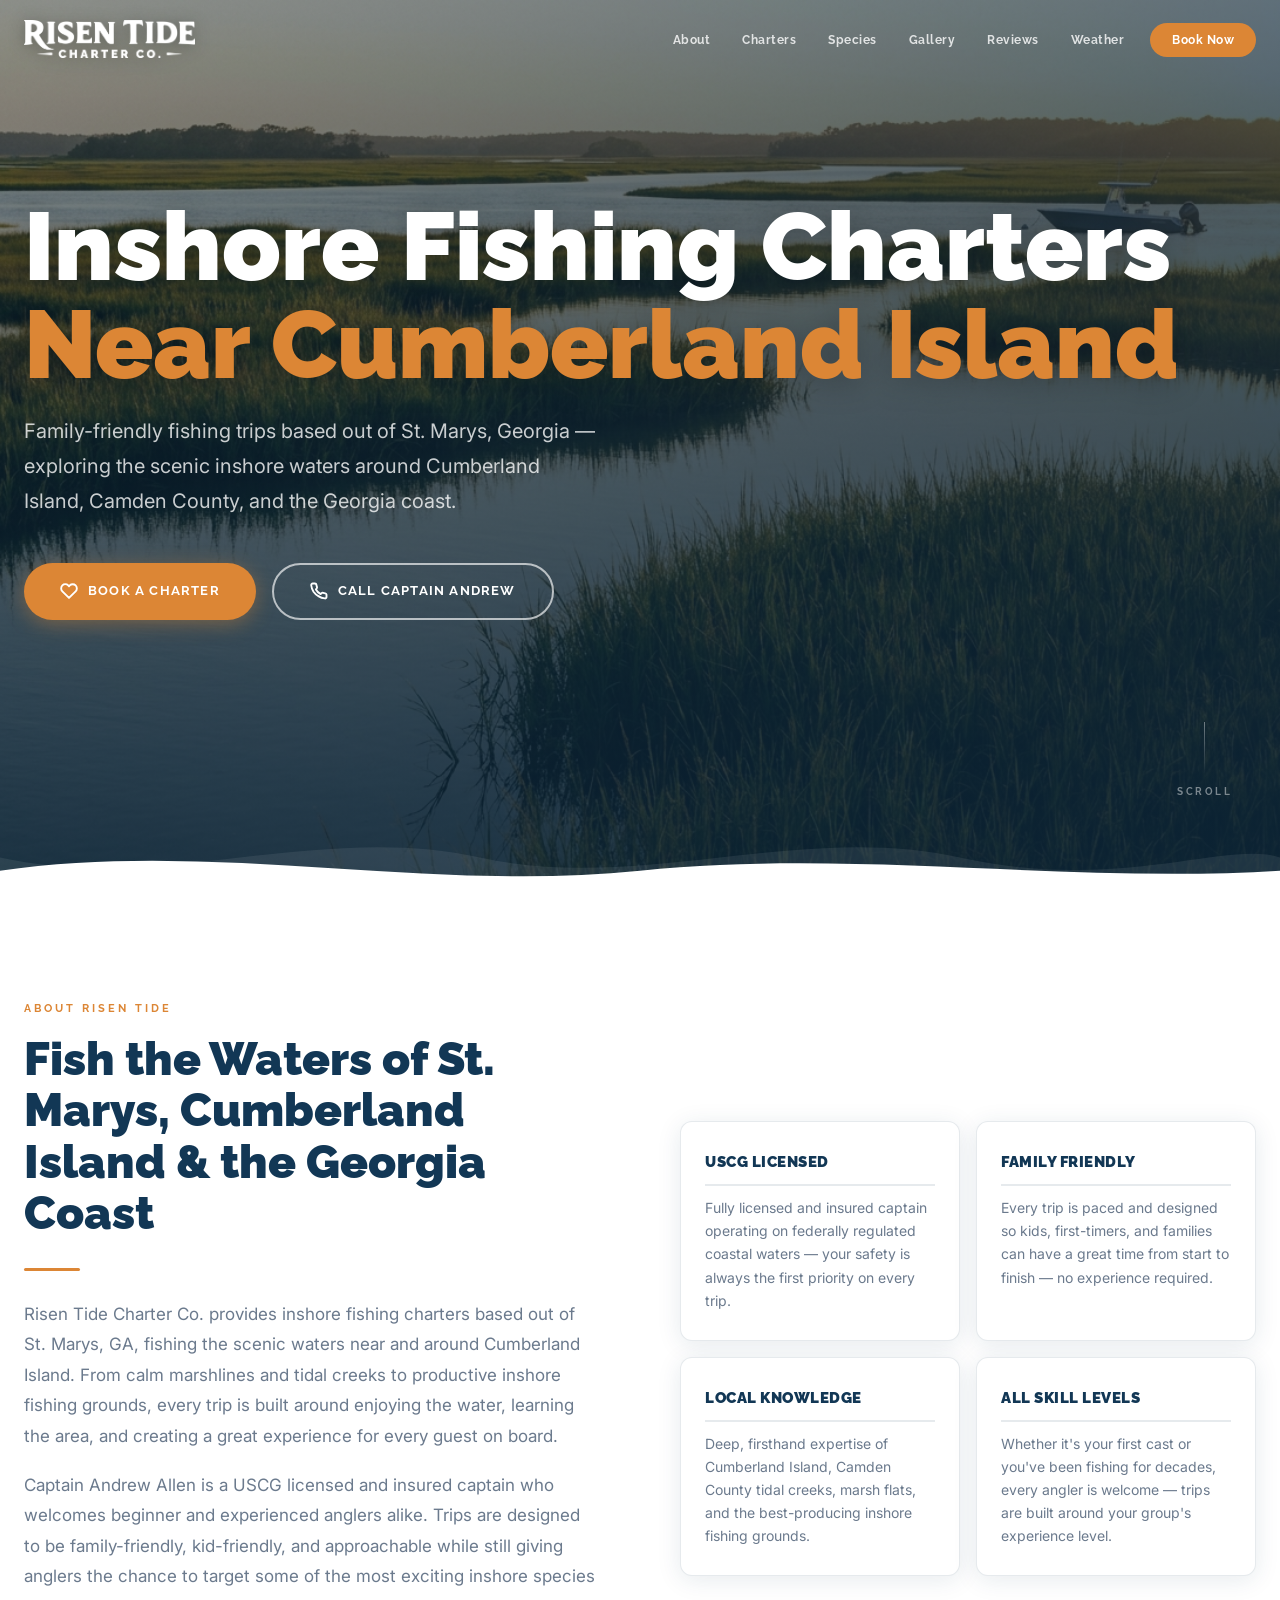
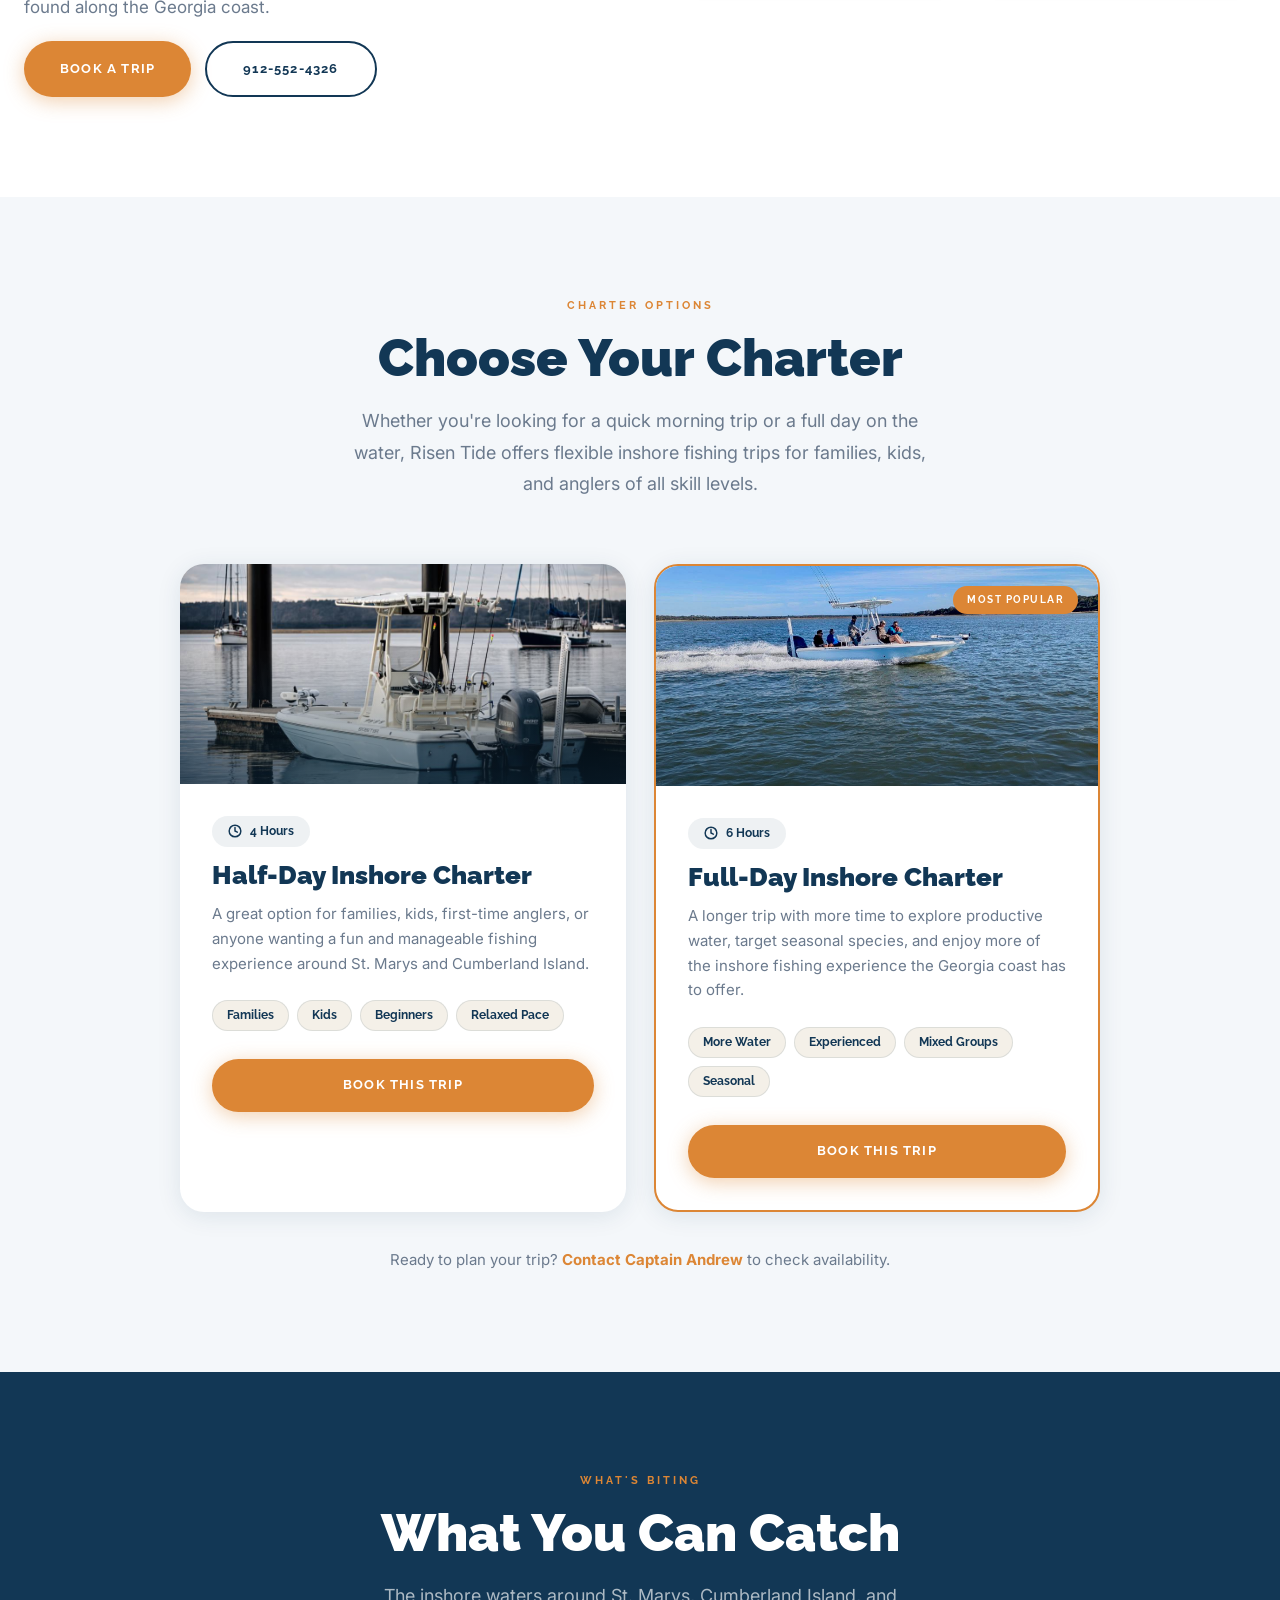
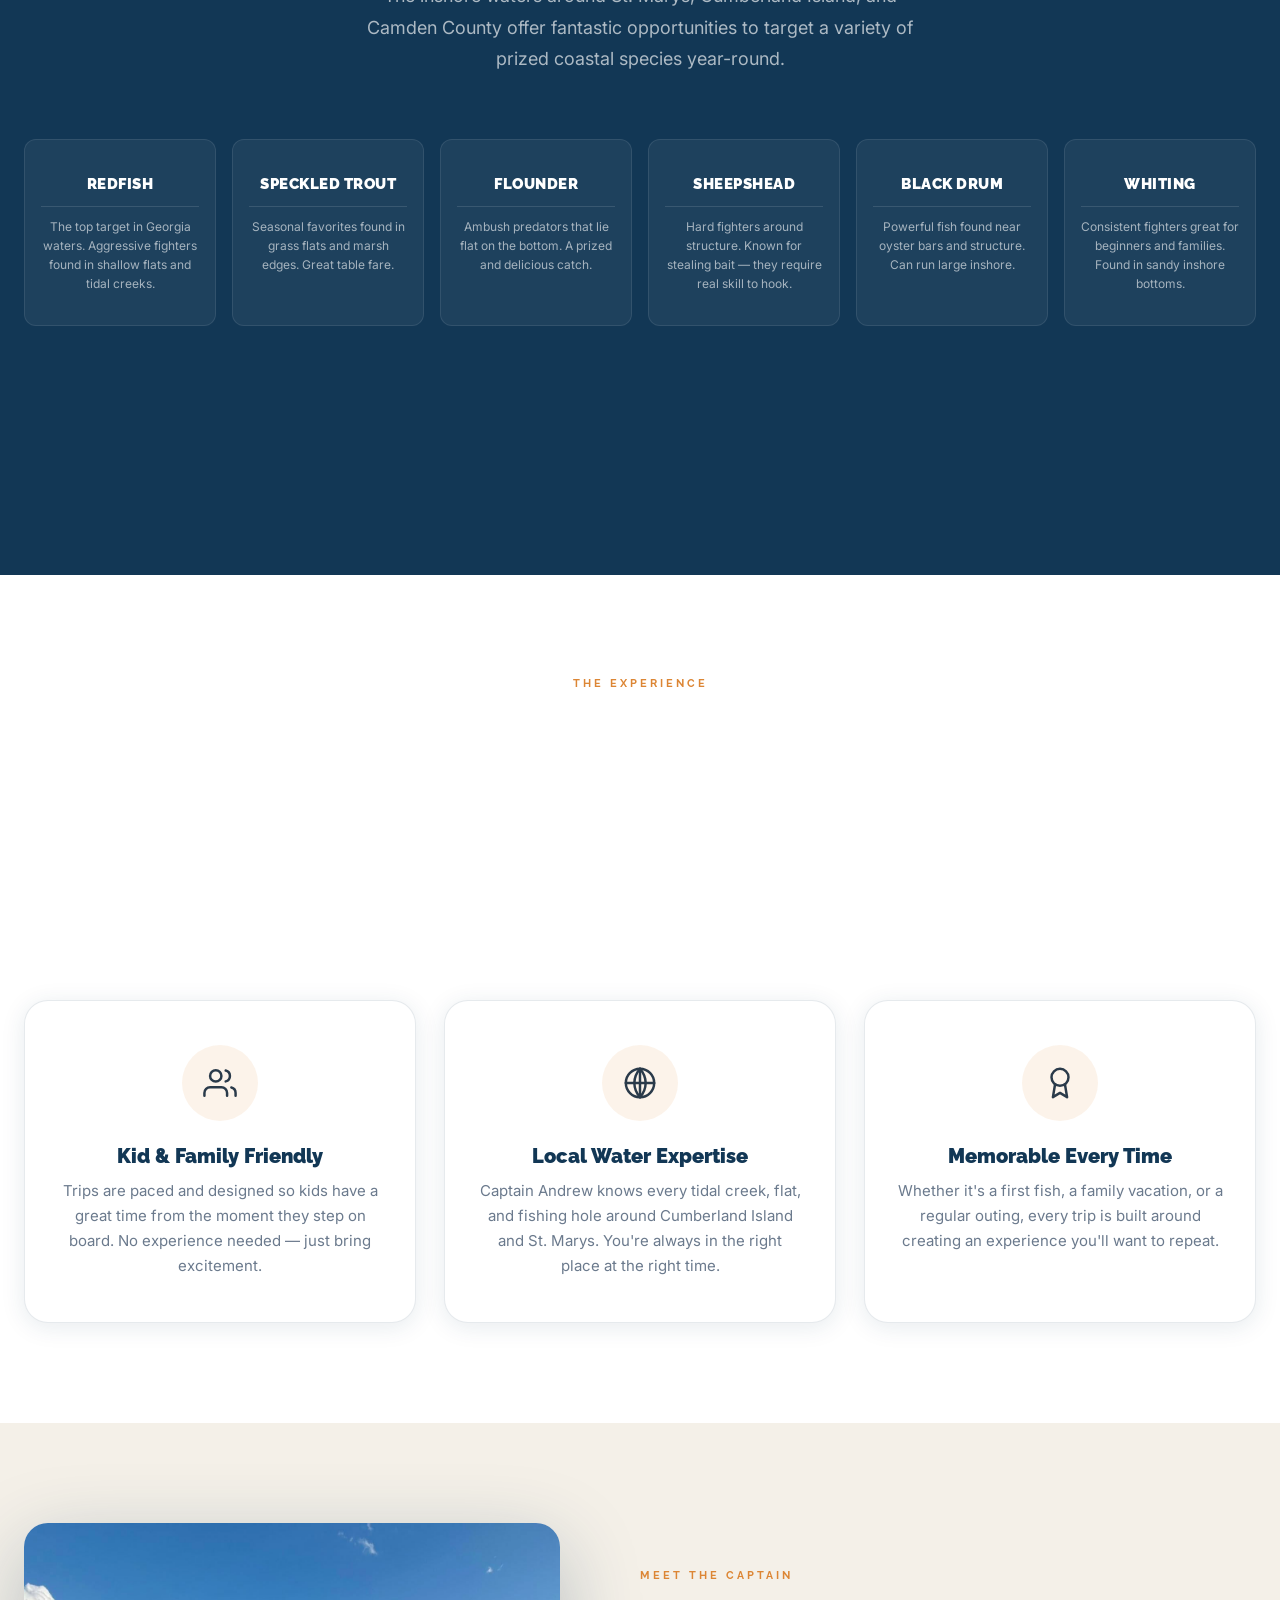
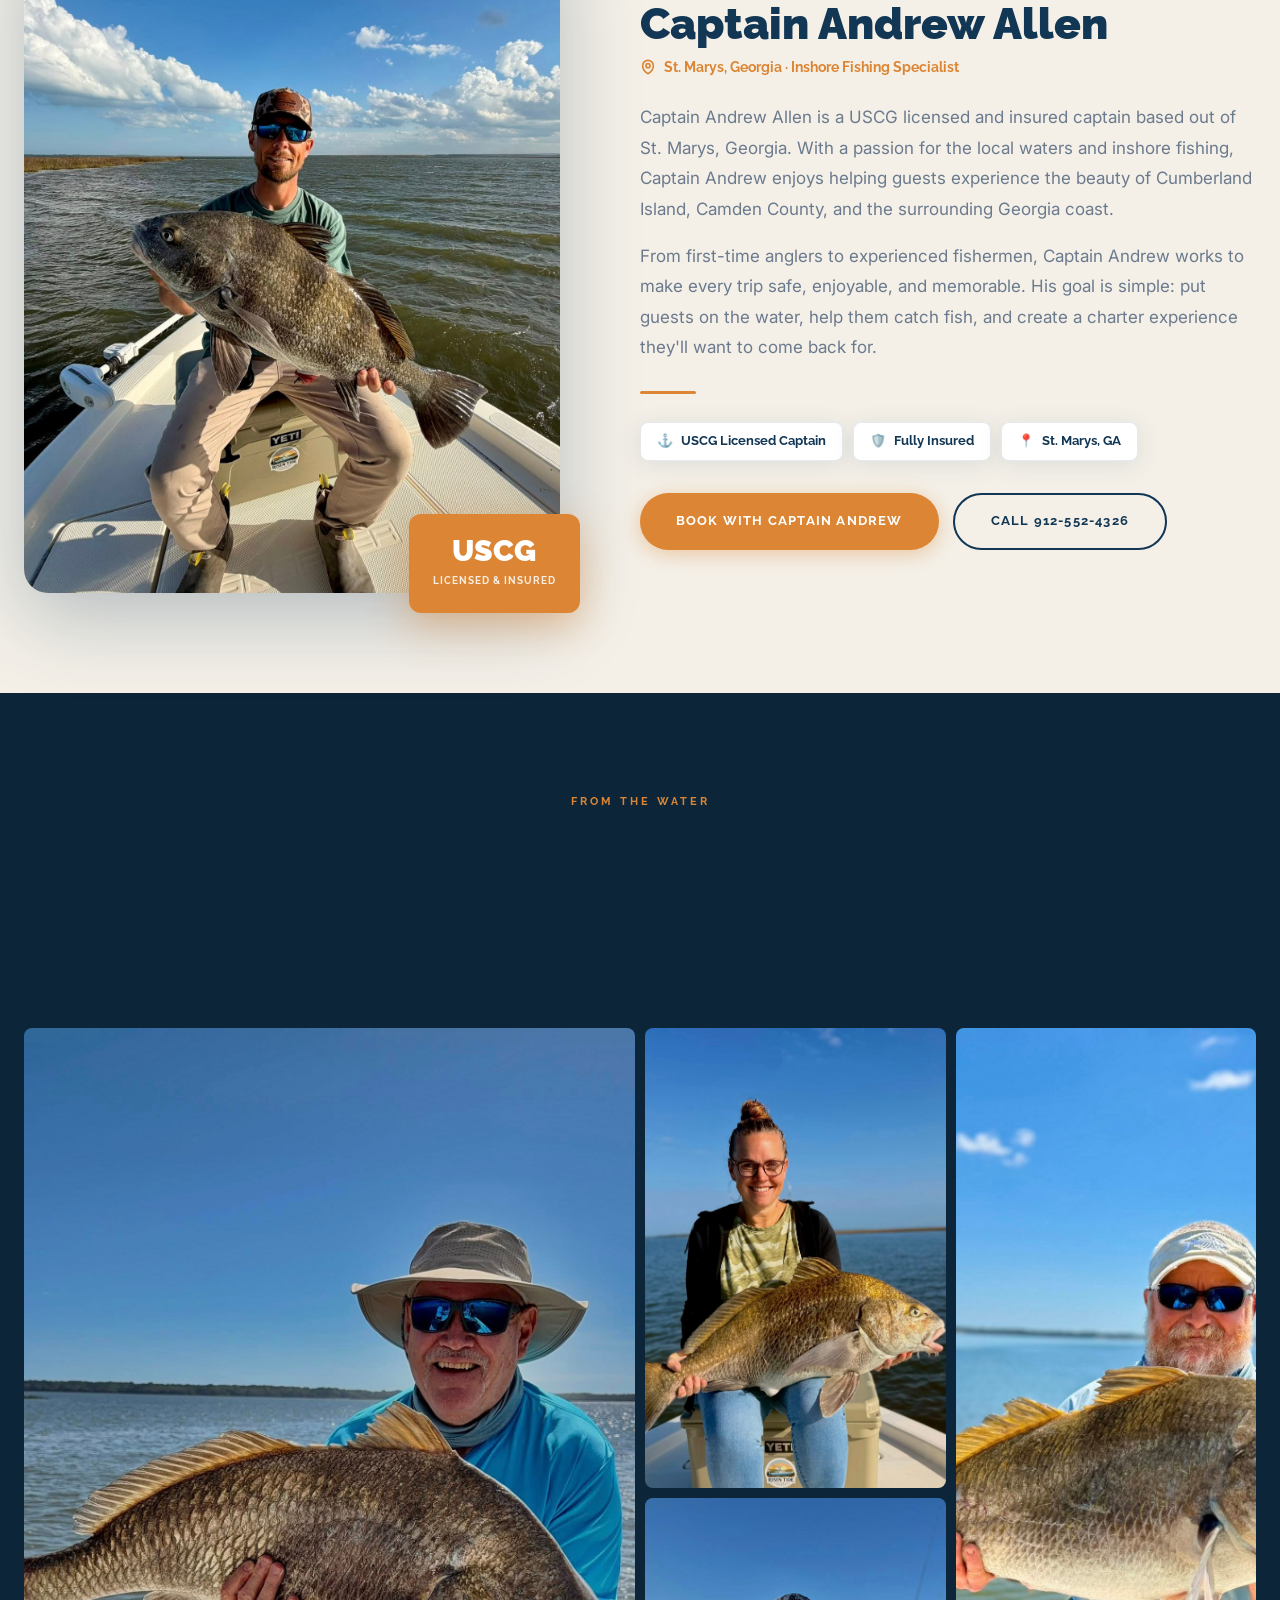
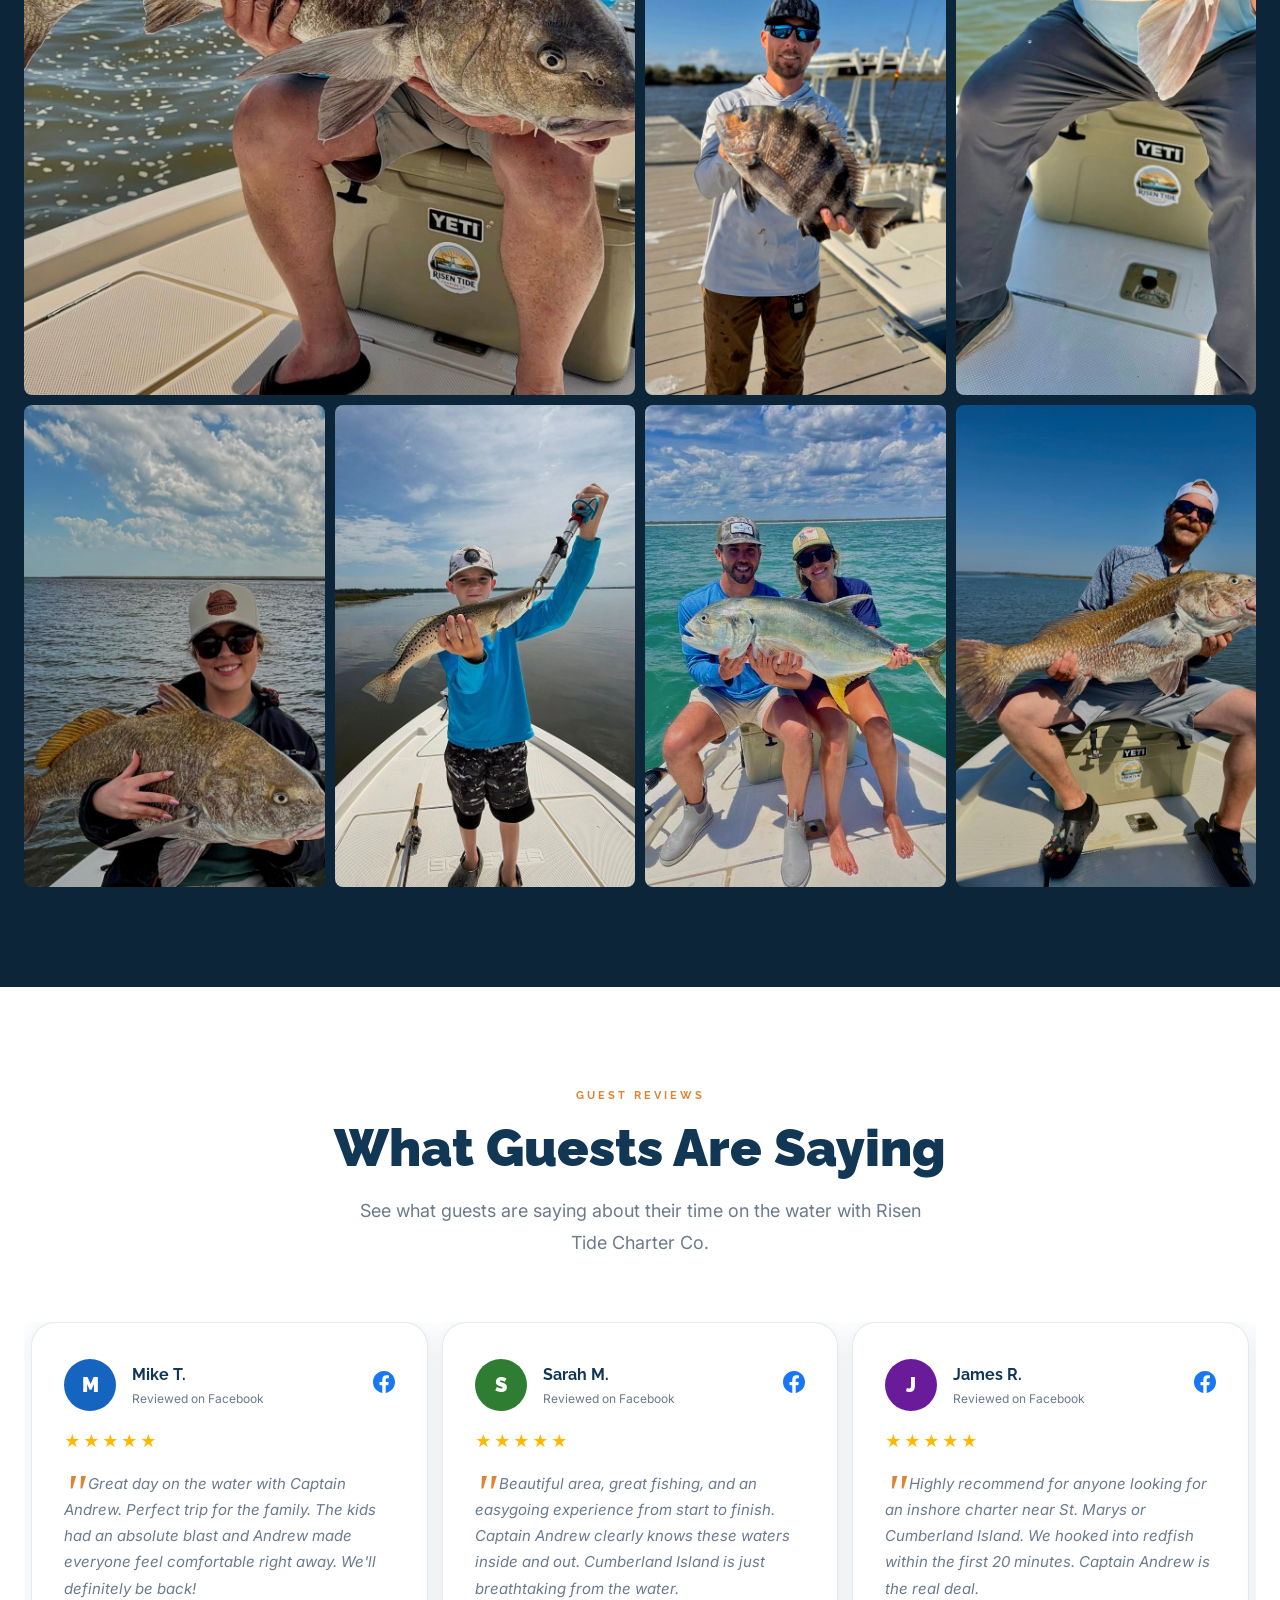
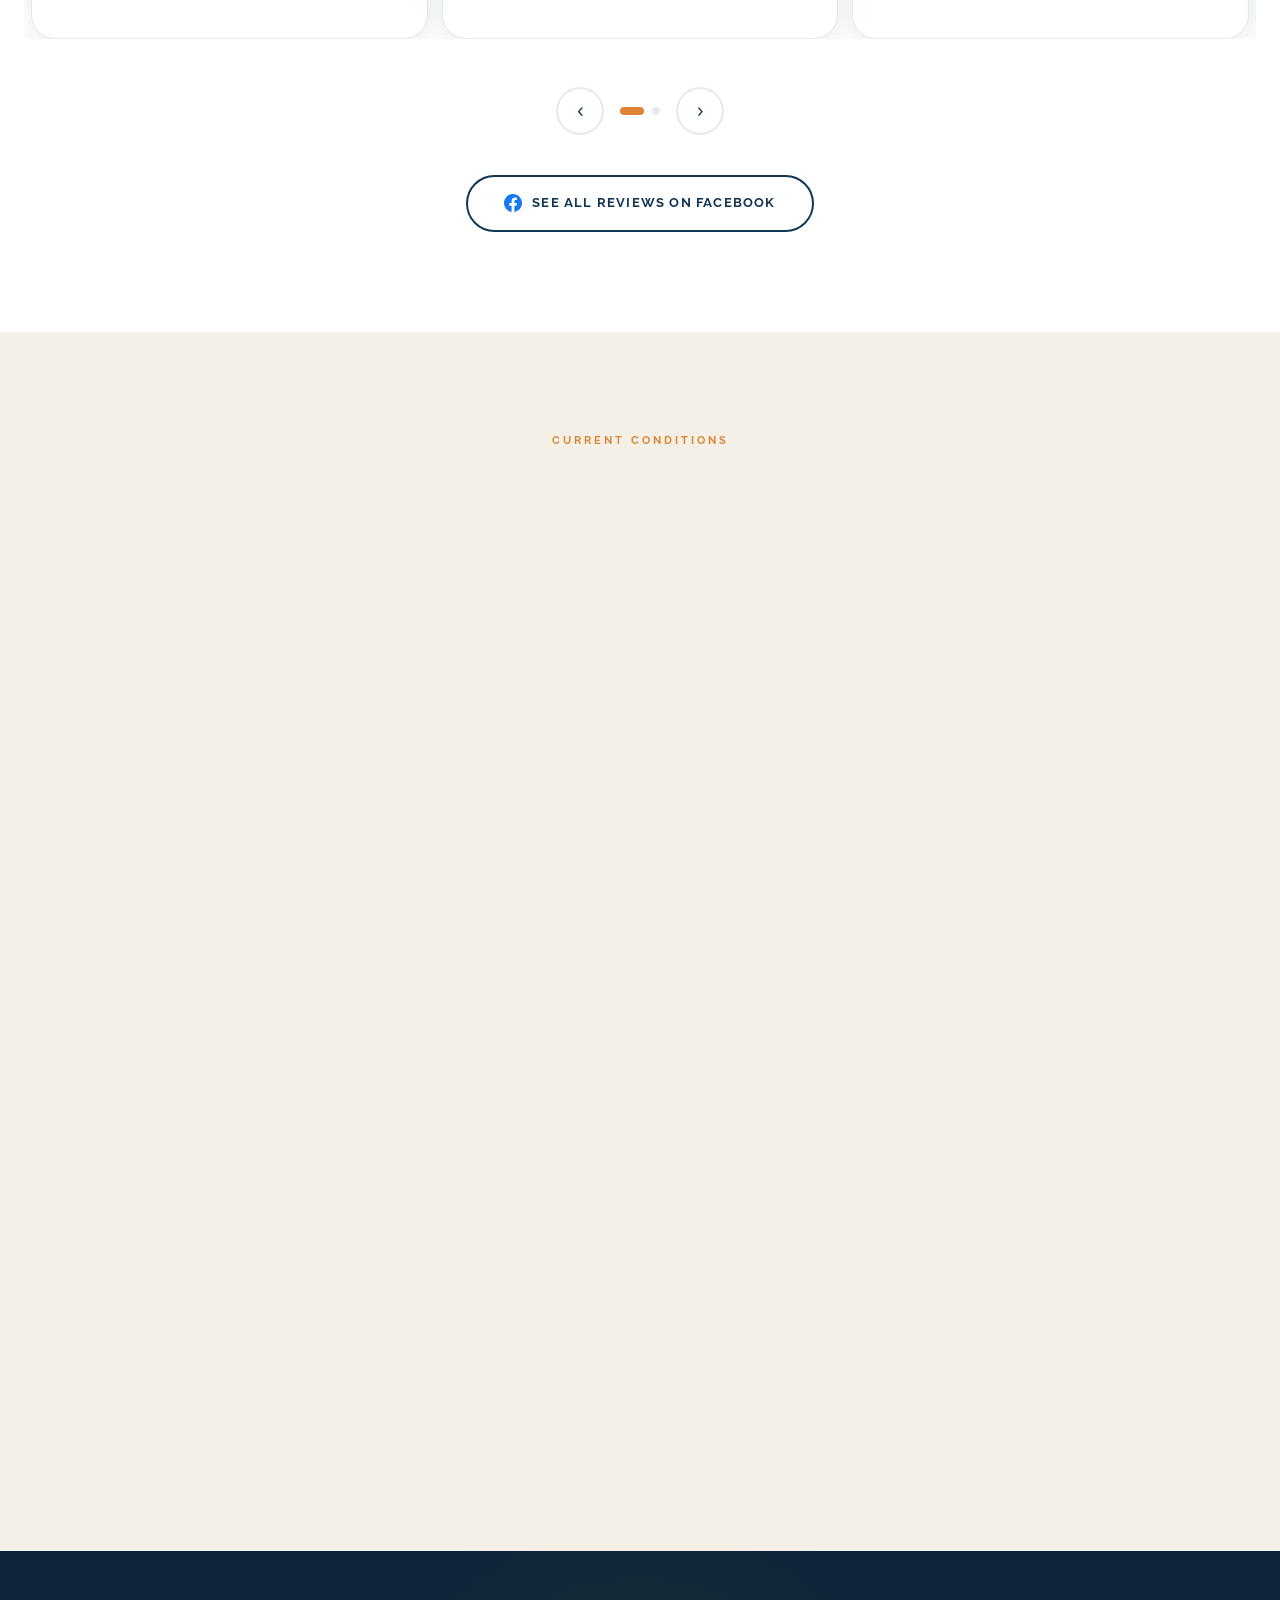
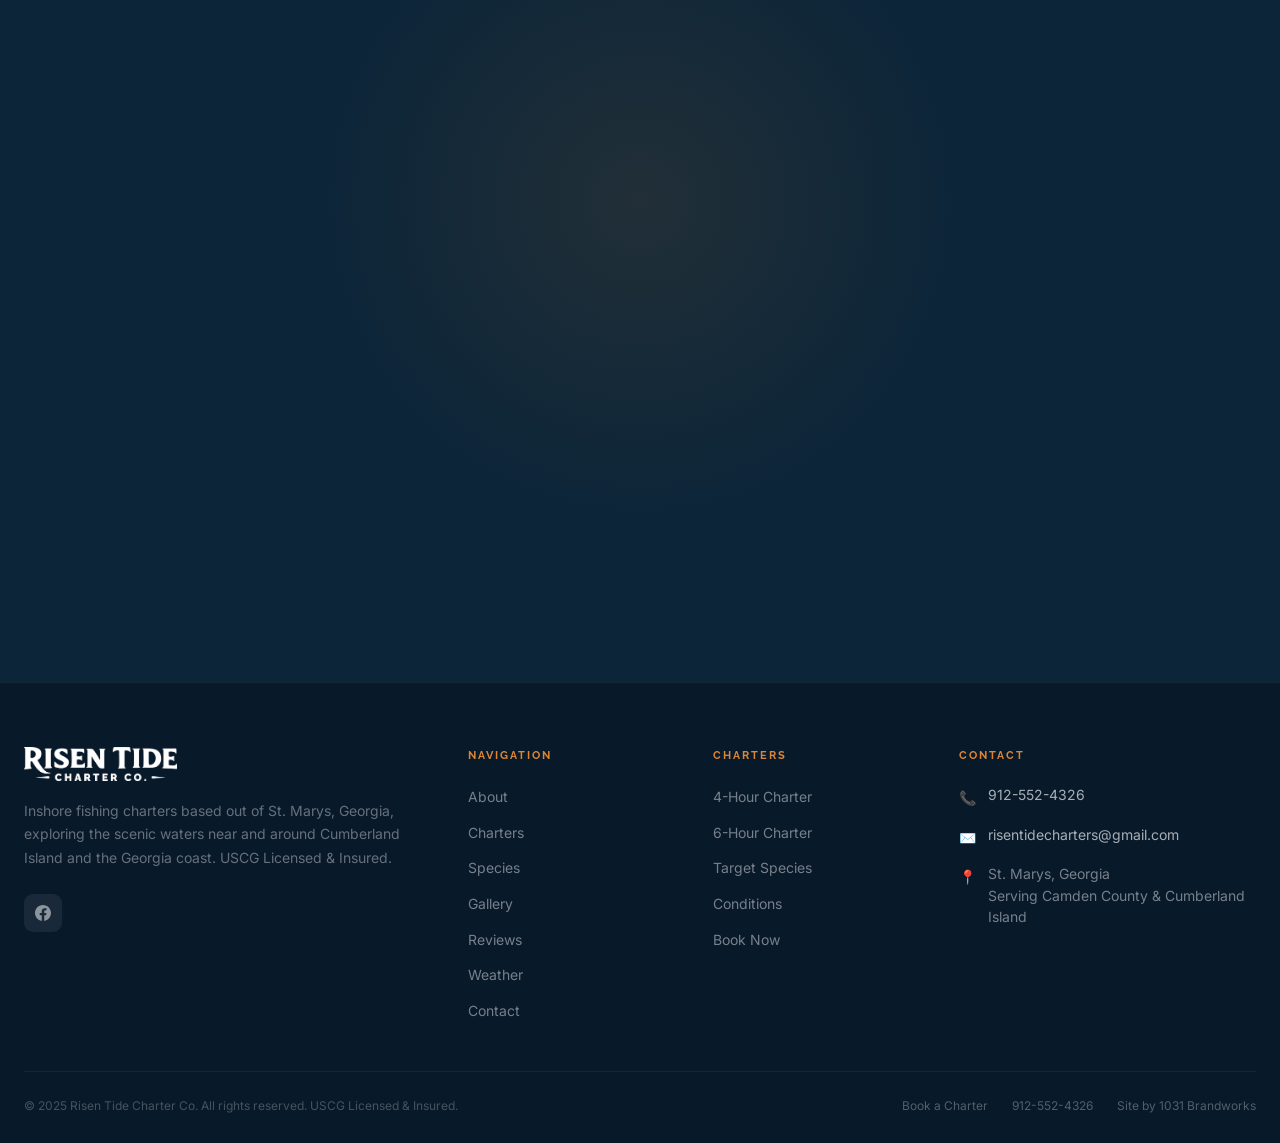
==== index.html @ b642331a "Initial commit — Risen Tide Charter Co. website" ====
<!DOCTYPE html>
<html lang="en">
<head>
  <meta charset="UTF-8">
  <meta name="viewport" content="width=device-width, initial-scale=1.0">
  <meta name="description" content="Risen Tide Charter Co. offers premium inshore fishing charters near Cumberland Island, St. Marys, GA. Family-friendly trips targeting Redfish, Trout, Flounder & more. Captain Andrew Allen — USCG Licensed. Call 912-552-4326.">
  <meta name="keywords" content="inshore fishing charters, Cumberland Island, St. Marys Georgia, Camden County fishing, redfish charters, Captain Andrew Allen, Risen Tide Charter">
  <meta property="og:title" content="Risen Tide Charter Co. | Inshore Fishing Near Cumberland Island">
  <meta property="og:description" content="Family-friendly inshore fishing charters out of St. Marys, GA. USCG Licensed Captain Andrew Allen.">
  <meta property="og:type" content="website">
  <title>Risen Tide Charter Co. | Inshore Fishing Charters Near Cumberland Island</title>
  <link rel="preconnect" href="https://fonts.googleapis.com">
  <link rel="preconnect" href="https://fonts.gstatic.com" crossorigin>
  <link href="https://fonts.googleapis.com/css2?family=Raleway:wght@400;600;700;900&family=Inter:wght@300;400;500;600&display=swap" rel="stylesheet">
  <link rel="stylesheet" href="css/style.css">
  <link rel="icon" href="../Logo-Branding/Final Logo/Full Logo.png" type="image/png">
</head>
<body>

  <!-- ========== NAVIGATION ========== -->
  <nav class="nav" id="nav">
    <div class="nav__container">
      <a href="index.html" class="nav__logo">
        <img src="images/logo.png" alt="Risen Tide Charter Co." class="nav__logo-img">
      </a>
      <button class="nav__hamburger" id="hamburger" aria-label="Toggle navigation" aria-expanded="false">
        <span></span><span></span><span></span>
      </button>
      <ul class="nav__links" id="navLinks">
        <li><a href="#about"    class="nav__link">About</a></li>
        <li><a href="#charters" class="nav__link">Charters</a></li>
        <li><a href="#species"  class="nav__link">Species</a></li>
        <li><a href="#gallery"  class="nav__link">Gallery</a></li>
        <li><a href="#reviews"  class="nav__link">Reviews</a></li>
        <li><a href="#weather"  class="nav__link">Weather</a></li>
        <li><a href="contact.html" class="nav__link nav__link--cta">Book Now</a></li>
      </ul>
    </div>
  </nav>

  <!-- ========== HERO ========== -->
  <section class="hero" id="hero">
    <div class="hero__bg" id="heroBg" style="background-image: url('images/hero-main.png')"></div>
    <div class="hero__overlay"></div>

    <!-- Animated wave bottom -->
    <div class="hero__wave">
      <svg xmlns="http://www.w3.org/2000/svg" viewBox="0 0 1440 100" preserveAspectRatio="none">
        <path d="M0,50 C180,90 360,10 540,50 C720,90 900,10 1080,50 C1260,90 1380,30 1440,50 L1440,100 L0,100 Z" fill="#ffffff" opacity="0.08"/>
        <path d="M0,65 C240,30 480,90 720,65 C960,40 1200,80 1440,65 L1440,100 L0,100 Z" fill="#ffffff"/>
      </svg>
    </div>

    <!-- Scroll indicator -->
    <div class="hero__scroll">
      <div class="hero__scroll-line"></div>
      <span>Scroll</span>
    </div>

    <div class="hero__content">
      <h1 class="hero__title">
        Inshore Fishing Charters
        <span class="hero__title-accent">Near Cumberland Island</span>
      </h1>

      <p class="hero__subtitle">
        Family-friendly fishing trips based out of St. Marys, Georgia — exploring the scenic
        inshore waters around Cumberland Island, Camden County, and the Georgia coast.
      </p>

      <div class="hero__actions">
        <a href="contact.html" class="btn btn--primary">
          <svg width="18" height="18" viewBox="0 0 24 24" fill="none" stroke="currentColor" stroke-width="2.5" stroke-linecap="round" stroke-linejoin="round"><path d="M20.84 4.61a5.5 5.5 0 0 0-7.78 0L12 5.67l-1.06-1.06a5.5 5.5 0 0 0-7.78 7.78L12 21.23l8.84-8.84a5.5 5.5 0 0 0 0-7.78z"/></svg>
          Book a Charter
        </a>
        <a href="tel:9125524326" class="btn btn--outline">
          <svg width="18" height="18" viewBox="0 0 24 24" fill="none" stroke="currentColor" stroke-width="2.5" stroke-linecap="round" stroke-linejoin="round"><path d="M22 16.92v3a2 2 0 0 1-2.18 2 19.79 19.79 0 0 1-8.63-3.07A19.5 19.5 0 0 1 4.69 13a19.79 19.79 0 0 1-3.07-8.67A2 2 0 0 1 3.6 2h3a2 2 0 0 1 2 1.72c.127.96.361 1.903.7 2.81a2 2 0 0 1-.45 2.11L7.91 9.91a16 16 0 0 0 6.29 6.29l1.28-1.28a2 2 0 0 1 2.11-.45c.907.339 1.85.573 2.81.7A2 2 0 0 1 22 16.92z"/></svg>
          Call Captain Andrew
        </a>
      </div>
    </div>
  </section>

  <!-- ========== INTRO / ABOUT ========== -->
  <section class="intro" id="about">
    <div class="container">
      <div class="intro__grid">
        <div class="reveal--left">
          <span class="intro__label">About Risen Tide</span>
          <h2 class="intro__title">Fish the Waters of St. Marys, Cumberland Island &amp; the Georgia Coast</h2>
          <div class="intro__divider"></div>
          <p class="intro__text">
            Risen Tide Charter Co. provides inshore fishing charters based out of St. Marys, GA, fishing the
            scenic waters near and around Cumberland Island. From calm marshlines and tidal creeks to productive
            inshore fishing grounds, every trip is built around enjoying the water, learning the area, and creating
            a great experience for every guest on board.
          </p>
          <p class="intro__text">
            Captain Andrew Allen is a USCG licensed and insured captain who welcomes beginner and
            experienced anglers alike. Trips are designed to be family-friendly, kid-friendly, and approachable
            while still giving anglers the chance to target some of the most exciting inshore species found along
            the Georgia coast.
          </p>
          <div class="intro__cta">
            <a href="contact.html" class="btn btn--primary">Book a Trip</a>
            <a href="tel:9125524326" class="btn btn--outline-navy">912-552-4326</a>
          </div>
        </div>

        <div class="intro__badges reveal--right">
          <div class="badge-card reveal--delay-1">
            <div class="badge-card__title">USCG Licensed</div>
            <div class="badge-card__desc">Fully licensed and insured captain operating on federally regulated coastal waters — your safety is always the first priority on every trip.</div>
          </div>
          <div class="badge-card reveal--delay-2">
            <div class="badge-card__title">Family Friendly</div>
            <div class="badge-card__desc">Every trip is paced and designed so kids, first-timers, and families can have a great time from start to finish — no experience required.</div>
          </div>
          <div class="badge-card reveal--delay-3">
            <div class="badge-card__title">Local Knowledge</div>
            <div class="badge-card__desc">Deep, firsthand expertise of Cumberland Island, Camden County tidal creeks, marsh flats, and the best-producing inshore fishing grounds.</div>
          </div>
          <div class="badge-card reveal--delay-4">
            <div class="badge-card__title">All Skill Levels</div>
            <div class="badge-card__desc">Whether it's your first cast or you've been fishing for decades, every angler is welcome — trips are built around your group's experience level.</div>
          </div>
        </div>
      </div>
    </div>
  </section>

  <!-- ========== CHARTER OPTIONS ========== -->
  <section class="charters section" id="charters">
    <div class="container">
      <div class="section__header">
        <span class="section__label">Charter Options</span>
        <h2 class="section__title reveal">Choose Your Charter</h2>
        <p class="section__desc reveal reveal--delay-1">
          Whether you're looking for a quick morning trip or a full day on the water, Risen Tide offers
          flexible inshore fishing trips for families, kids, and anglers of all skill levels.
        </p>
      </div>

      <div class="charter-grid">
        <!-- 4-Hour Charter -->
        <div class="charter-card reveal reveal--delay-1">
          <div class="charter-card__img">
            <img src="images/image-boat-2.jpg" alt="4-Hour Inshore Charter" loading="lazy">
            <div class="charter-card__img-overlay"></div>
          </div>
          <div class="charter-card__body">
            <div class="charter-card__duration">
              <svg width="14" height="14" viewBox="0 0 24 24" fill="none" stroke="currentColor" stroke-width="2.5" stroke-linecap="round" stroke-linejoin="round"><circle cx="12" cy="12" r="10"/><polyline points="12 6 12 12 16 14"/></svg>
              4 Hours
            </div>
            <h3 class="charter-card__title">Half-Day Inshore Charter</h3>
            <p class="charter-card__desc">
              A great option for families, kids, first-time anglers, or anyone wanting a fun and
              manageable fishing experience around St. Marys and Cumberland Island.
            </p>
            <div class="charter-card__tags">
              <span class="tag">Families</span>
              <span class="tag">Kids</span>
              <span class="tag">Beginners</span>
              <span class="tag">Relaxed Pace</span>
            </div>
            <a href="contact.html" class="btn btn--primary charter-card__btn">Book This Trip</a>
          </div>
        </div>

        <!-- 6-Hour Charter -->
        <div class="charter-card charter-card--featured reveal reveal--delay-2">
          <span class="charter-card__tag">Most Popular</span>
          <div class="charter-card__img">
            <img src="images/new-boat-image.jpg" alt="6-Hour Inshore Charter" loading="lazy">
            <div class="charter-card__img-overlay"></div>
          </div>
          <div class="charter-card__body">
            <div class="charter-card__duration">
              <svg width="14" height="14" viewBox="0 0 24 24" fill="none" stroke="currentColor" stroke-width="2.5" stroke-linecap="round" stroke-linejoin="round"><circle cx="12" cy="12" r="10"/><polyline points="12 6 12 12 16 14"/></svg>
              6 Hours
            </div>
            <h3 class="charter-card__title">Full-Day Inshore Charter</h3>
            <p class="charter-card__desc">
              A longer trip with more time to explore productive water, target seasonal species, and
              enjoy more of the inshore fishing experience the Georgia coast has to offer.
            </p>
            <div class="charter-card__tags">
              <span class="tag">More Water</span>
              <span class="tag">Experienced</span>
              <span class="tag">Mixed Groups</span>
              <span class="tag">Seasonal</span>
            </div>
            <a href="contact.html" class="btn btn--primary charter-card__btn">Book This Trip</a>
          </div>
        </div>
      </div>

      <p style="text-align:center;margin-top:36px;color:var(--gray);font-size:15px;">
        Ready to plan your trip? <a href="contact.html" style="color:var(--orange);font-weight:700;">Contact Captain Andrew</a> to check availability.
      </p>
    </div>
  </section>

  <!-- ========== SPECIES ========== -->
  <section class="species section" id="species">
    <div class="container">
      <div class="section__header species__intro">
        <span class="section__label">What's Biting</span>
        <h2 class="section__title reveal" style="color:#fff;">What You Can Catch</h2>
        <p class="section__desc reveal reveal--delay-1">
          The inshore waters around St. Marys, Cumberland Island, and Camden County offer fantastic
          opportunities to target a variety of prized coastal species year-round.
        </p>
      </div>

      <div class="species__grid">
        <div class="species-card reveal reveal--delay-1">
          <div class="species-card__name">Redfish</div>
          <div class="species-card__desc">The top target in Georgia waters. Aggressive fighters found in shallow flats and tidal creeks.</div>
        </div>
        <div class="species-card reveal reveal--delay-2">
          <div class="species-card__name">Speckled Trout</div>
          <div class="species-card__desc">Seasonal favorites found in grass flats and marsh edges. Great table fare.</div>
        </div>
        <div class="species-card reveal reveal--delay-3">
          <div class="species-card__name">Flounder</div>
          <div class="species-card__desc">Ambush predators that lie flat on the bottom. A prized and delicious catch.</div>
        </div>
        <div class="species-card reveal reveal--delay-4">
          <div class="species-card__name">Sheepshead</div>
          <div class="species-card__desc">Hard fighters around structure. Known for stealing bait — they require real skill to hook.</div>
        </div>
        <div class="species-card reveal reveal--delay-5">
          <div class="species-card__name">Black Drum</div>
          <div class="species-card__desc">Powerful fish found near oyster bars and structure. Can run large inshore.</div>
        </div>
        <div class="species-card reveal reveal--delay-5">
          <div class="species-card__name">Whiting</div>
          <div class="species-card__desc">Consistent fighters great for beginners and families. Found in sandy inshore bottoms.</div>
        </div>
      </div>

      <div class="species__note reveal">
        <p>
          <span>Captain's Note:</span> Fishing conditions, target species, and regulations vary by season, tide, and weather.
          Captain Andrew will always guide the trip based on what's biting and what gives your group the best experience on the water.
        </p>
      </div>
    </div>
  </section>

  <!-- ========== EXPERIENCE SECTION ========== -->
  <section class="experience section" id="experience">
    <div class="container">
      <div class="section__header">
        <span class="section__label">The Experience</span>
        <h2 class="section__title reveal">A Charter Built for Families, Kids &amp; Everyday Anglers</h2>
        <p class="section__desc reveal reveal--delay-1">
          You don't need to be an expert to have a great time. Risen Tide is built around
          making every angler feel welcome, comfortable, and excited to be on the water.
        </p>
      </div>
      <div class="experience__grid">
        <div class="exp-card reveal reveal--delay-1">
          <div class="exp-card__icon">
            <svg width="34" height="34" viewBox="0 0 24 24" fill="none" stroke="currentColor" stroke-width="1.75" stroke-linecap="round" stroke-linejoin="round"><path d="M17 21v-2a4 4 0 0 0-4-4H5a4 4 0 0 0-4 4v2"/><circle cx="9" cy="7" r="4"/><path d="M23 21v-2a4 4 0 0 0-3-3.87"/><path d="M16 3.13a4 4 0 0 1 0 7.75"/></svg>
          </div>
          <h4 class="exp-card__title">Kid &amp; Family Friendly</h4>
          <p class="exp-card__desc">Trips are paced and designed so kids have a great time from the moment they step on board. No experience needed — just bring excitement.</p>
        </div>
        <div class="exp-card reveal reveal--delay-2">
          <div class="exp-card__icon">
            <svg width="34" height="34" viewBox="0 0 24 24" fill="none" stroke="currentColor" stroke-width="1.75" stroke-linecap="round" stroke-linejoin="round"><circle cx="12" cy="12" r="10"/><line x1="12" y1="2" x2="12" y2="22"/><line x1="2" y1="12" x2="22" y2="12"/><path d="M12 2a15.3 15.3 0 0 1 4 10 15.3 15.3 0 0 1-4 10 15.3 15.3 0 0 1-4-10 15.3 15.3 0 0 1 4-10z"/></svg>
          </div>
          <h4 class="exp-card__title">Local Water Expertise</h4>
          <p class="exp-card__desc">Captain Andrew knows every tidal creek, flat, and fishing hole around Cumberland Island and St. Marys. You're always in the right place at the right time.</p>
        </div>
        <div class="exp-card reveal reveal--delay-3">
          <div class="exp-card__icon">
            <svg width="34" height="34" viewBox="0 0 24 24" fill="none" stroke="currentColor" stroke-width="1.75" stroke-linecap="round" stroke-linejoin="round"><circle cx="12" cy="8" r="6"/><path d="M15.477 12.89L17 22l-5-3-5 3 1.523-9.11"/></svg>
          </div>
          <h4 class="exp-card__title">Memorable Every Time</h4>
          <p class="exp-card__desc">Whether it's a first fish, a family vacation, or a regular outing, every trip is built around creating an experience you'll want to repeat.</p>
        </div>
      </div>
    </div>
  </section>

  <!-- ========== CAPTAIN ========== -->
  <section class="captain section--alt" id="captain">
    <div class="container">
      <div class="captain__grid">
        <div class="captain__img-wrap reveal--left">
          <div class="captain__img">
            <img src="images/andrew-1.jpg" alt="Captain Andrew Allen" loading="lazy">
          </div>
          <div class="captain__accent">
            <span class="captain__accent-val">USCG</span>
            <span class="captain__accent-lbl">Licensed &amp; Insured</span>
          </div>
        </div>

        <div class="reveal--right">
          <span class="captain__label">Meet the Captain</span>
          <h2 class="captain__title">Captain Andrew Allen</h2>
          <div class="captain__sub">
            <svg width="16" height="16" viewBox="0 0 24 24" fill="none" stroke="currentColor" stroke-width="2.5" stroke-linecap="round" stroke-linejoin="round"><path d="M12 22s-8-4.5-8-11.8A8 8 0 0 1 12 2a8 8 0 0 1 8 8.2c0 7.3-8 11.8-8 11.8z"/><circle cx="12" cy="10" r="3"/></svg>
            St. Marys, Georgia · Inshore Fishing Specialist
          </div>
          <p class="captain__text">
            Captain Andrew Allen is a USCG licensed and insured captain based out of St. Marys, Georgia.
            With a passion for the local waters and inshore fishing, Captain Andrew enjoys helping guests experience
            the beauty of Cumberland Island, Camden County, and the surrounding Georgia coast.
          </p>
          <p class="captain__text">
            From first-time anglers to experienced fishermen, Captain Andrew works to make every trip safe, enjoyable,
            and memorable. His goal is simple: put guests on the water, help them catch fish, and create a charter
            experience they'll want to come back for.
          </p>
          <div class="captain__divider"></div>
          <div class="captain__certs">
            <div class="cert-badge"><span>⚓</span> USCG Licensed Captain</div>
            <div class="cert-badge"><span>🛡️</span> Fully Insured</div>
            <div class="cert-badge"><span>📍</span> St. Marys, GA</div>
          </div>
          <div class="captain__cta">
            <a href="contact.html" class="btn btn--primary">Book with Captain Andrew</a>
            <a href="tel:9125524326" class="btn btn--outline-navy">Call 912-552-4326</a>
          </div>
        </div>
      </div>
    </div>
  </section>

  <!-- ========== GALLERY ========== -->
  <section class="gallery section" id="gallery">
    <div class="container">
      <div class="section__header">
        <span class="section__label" style="color:var(--orange)">From the Water</span>
        <h2 class="section__title reveal" style="color:#fff;">Days on the Water</h2>
        <p class="section__desc reveal reveal--delay-1" style="color:rgba(255,255,255,.6)">
          Recent catches, family trips, and beautiful coastal moments with Risen Tide Charter Co.
        </p>
      </div>
      <div class="gallery__grid">
        <div class="gallery__item">
          <img src="images/image-1.jpg" alt="Inshore fishing near Cumberland Island" loading="lazy">
          <div class="gallery__overlay"><div class="gallery__overlay-icon">⊕</div></div>
        </div>
        <div class="gallery__item">
          <img src="images/image-2.jpg" alt="Fishing charter on Georgia coast" loading="lazy">
          <div class="gallery__overlay"><div class="gallery__overlay-icon">⊕</div></div>
        </div>
        <div class="gallery__item">
          <img src="images/andrew-2.jpg" alt="Captain Andrew Allen with guests" loading="lazy">
          <div class="gallery__overlay"><div class="gallery__overlay-icon">⊕</div></div>
        </div>
        <div class="gallery__item">
          <img src="images/image-3.jpg" alt="Redfish catch near St. Marys" loading="lazy">
          <div class="gallery__overlay"><div class="gallery__overlay-icon">⊕</div></div>
        </div>
        <div class="gallery__item">
          <img src="images/image-4.jpg" alt="Family fishing trip Georgia" loading="lazy">
          <div class="gallery__overlay"><div class="gallery__overlay-icon">⊕</div></div>
        </div>
        <div class="gallery__item">
          <img src="images/image-5.jpg" alt="Inshore fishing Georgia coast" loading="lazy">
          <div class="gallery__overlay"><div class="gallery__overlay-icon">⊕</div></div>
        </div>
        <div class="gallery__item">
          <img src="images/image-6.jpg" alt="Charter fishing near Cumberland Island" loading="lazy">
          <div class="gallery__overlay"><div class="gallery__overlay-icon">⊕</div></div>
        </div>
        <div class="gallery__item">
          <img src="images/image-7.jpg" alt="Risen Tide Charter Co. on the water" loading="lazy">
          <div class="gallery__overlay"><div class="gallery__overlay-icon">⊕</div></div>
        </div>
      </div>
    </div>
  </section>

  <!-- Lightbox -->
  <div class="lightbox" id="lightbox" role="dialog" aria-label="Image viewer">
    <button class="lightbox__close" id="lightboxClose" aria-label="Close">&times;</button>
    <button class="lightbox__prev lightbox__nav" id="lightboxPrev" aria-label="Previous">&#8249;</button>
    <img class="lightbox__img" id="lightboxImg" src="" alt="Gallery image">
    <button class="lightbox__next lightbox__nav" id="lightboxNext" aria-label="Next">&#8250;</button>
  </div>

  <!-- ========== REVIEWS ========== -->
  <section class="reviews section" id="reviews">
    <div class="container">
      <div class="section__header">
        <span class="section__label">Guest Reviews</span>
        <h2 class="section__title reveal">What Guests Are Saying</h2>
        <p class="section__desc reveal reveal--delay-1">
          See what guests are saying about their time on the water with Risen Tide Charter Co.
        </p>
      </div>

      <div class="reviews-wrap reveal">
        <div class="reviews-overflow">
          <div class="reviews-track" id="reviewsTrack">

            <div class="review-card">
              <div class="review-card__head">
                <div class="review-card__avatar" style="background:#1565C0">M</div>
                <div class="review-card__meta">
                  <div class="review-card__name">Mike T.</div>
                  <div class="review-card__date">Reviewed on Facebook</div>
                </div>
                <div class="review-card__fb">
                  <svg width="22" height="22" viewBox="0 0 24 24" fill="#1877F2"><path d="M24 12.073c0-6.627-5.373-12-12-12s-12 5.373-12 12c0 5.99 4.388 10.954 10.125 11.854v-8.385H7.078v-3.47h3.047V9.43c0-3.007 1.792-4.669 4.533-4.669 1.312 0 2.686.235 2.686.235v2.953H15.83c-1.491 0-1.956.925-1.956 1.874v2.25h3.328l-.532 3.47h-2.796v8.385C19.612 23.027 24 18.062 24 12.073z"/></svg>
                </div>
              </div>
              <div class="review-card__stars">★★★★★</div>
              <p class="review-card__text"><span class="review-card__quote">"</span>Great day on the water with Captain Andrew. Perfect trip for the family. The kids had an absolute blast and Andrew made everyone feel comfortable right away. We'll definitely be back!</p>
            </div>

            <div class="review-card">
              <div class="review-card__head">
                <div class="review-card__avatar" style="background:#2E7D32">S</div>
                <div class="review-card__meta">
                  <div class="review-card__name">Sarah M.</div>
                  <div class="review-card__date">Reviewed on Facebook</div>
                </div>
                <div class="review-card__fb">
                  <svg width="22" height="22" viewBox="0 0 24 24" fill="#1877F2"><path d="M24 12.073c0-6.627-5.373-12-12-12s-12 5.373-12 12c0 5.99 4.388 10.954 10.125 11.854v-8.385H7.078v-3.47h3.047V9.43c0-3.007 1.792-4.669 4.533-4.669 1.312 0 2.686.235 2.686.235v2.953H15.83c-1.491 0-1.956.925-1.956 1.874v2.25h3.328l-.532 3.47h-2.796v8.385C19.612 23.027 24 18.062 24 12.073z"/></svg>
                </div>
              </div>
              <div class="review-card__stars">★★★★★</div>
              <p class="review-card__text"><span class="review-card__quote">"</span>Beautiful area, great fishing, and an easygoing experience from start to finish. Captain Andrew clearly knows these waters inside and out. Cumberland Island is just breathtaking from the water.</p>
            </div>

            <div class="review-card">
              <div class="review-card__head">
                <div class="review-card__avatar" style="background:#6A1B9A">J</div>
                <div class="review-card__meta">
                  <div class="review-card__name">James R.</div>
                  <div class="review-card__date">Reviewed on Facebook</div>
                </div>
                <div class="review-card__fb">
                  <svg width="22" height="22" viewBox="0 0 24 24" fill="#1877F2"><path d="M24 12.073c0-6.627-5.373-12-12-12s-12 5.373-12 12c0 5.99 4.388 10.954 10.125 11.854v-8.385H7.078v-3.47h3.047V9.43c0-3.007 1.792-4.669 4.533-4.669 1.312 0 2.686.235 2.686.235v2.953H15.83c-1.491 0-1.956.925-1.956 1.874v2.25h3.328l-.532 3.47h-2.796v8.385C19.612 23.027 24 18.062 24 12.073z"/></svg>
                </div>
              </div>
              <div class="review-card__stars">★★★★★</div>
              <p class="review-card__text"><span class="review-card__quote">"</span>Highly recommend for anyone looking for an inshore charter near St. Marys or Cumberland Island. We hooked into redfish within the first 20 minutes. Captain Andrew is the real deal.</p>
            </div>

            <div class="review-card">
              <div class="review-card__head">
                <div class="review-card__avatar" style="background:#c0392b">J</div>
                <div class="review-card__meta">
                  <div class="review-card__name">Jennifer K.</div>
                  <div class="review-card__date">Reviewed on Facebook</div>
                </div>
                <div class="review-card__fb">
                  <svg width="22" height="22" viewBox="0 0 24 24" fill="#1877F2"><path d="M24 12.073c0-6.627-5.373-12-12-12s-12 5.373-12 12c0 5.99 4.388 10.954 10.125 11.854v-8.385H7.078v-3.47h3.047V9.43c0-3.007 1.792-4.669 4.533-4.669 1.312 0 2.686.235 2.686.235v2.953H15.83c-1.491 0-1.956.925-1.956 1.874v2.25h3.328l-.532 3.47h-2.796v8.385C19.612 23.027 24 18.062 24 12.073z"/></svg>
                </div>
              </div>
              <div class="review-card__stars">★★★★★</div>
              <p class="review-card__text"><span class="review-card__quote">"</span>Captain Andrew was fantastic with our kids! They caught their first redfish and were absolutely thrilled. Andrew was patient, encouraging, and so knowledgeable. We'll be back next season for sure.</p>
            </div>

            <div class="review-card">
              <div class="review-card__head">
                <div class="review-card__avatar" style="background:#0277BD">D</div>
                <div class="review-card__meta">
                  <div class="review-card__name">David L.</div>
                  <div class="review-card__date">Reviewed on Facebook</div>
                </div>
                <div class="review-card__fb">
                  <svg width="22" height="22" viewBox="0 0 24 24" fill="#1877F2"><path d="M24 12.073c0-6.627-5.373-12-12-12s-12 5.373-12 12c0 5.99 4.388 10.954 10.125 11.854v-8.385H7.078v-3.47h3.047V9.43c0-3.007 1.792-4.669 4.533-4.669 1.312 0 2.686.235 2.686.235v2.953H15.83c-1.491 0-1.956.925-1.956 1.874v2.25h3.328l-.532 3.47h-2.796v8.385C19.612 23.027 24 18.062 24 12.073z"/></svg>
                </div>
              </div>
              <div class="review-card__stars">★★★★★</div>
              <p class="review-card__text"><span class="review-card__quote">"</span>Incredible day on the water. Andrew knows these inshore waters like the back of his hand. We were on fish almost immediately and the scenery around Cumberland Island is second to none.</p>
            </div>

          </div>
        </div>

        <div class="reviews-controls">
          <button class="reviews-btn" id="reviewPrev" aria-label="Previous review">&#8249;</button>
          <div class="reviews-dots" id="reviewsDots"></div>
          <button class="reviews-btn" id="reviewNext" aria-label="Next review">&#8250;</button>
        </div>
      </div>

      <div class="reviews__fb-cta">
        <a href="https://www.facebook.com/profile.php?id=61587216695819&sk=reviews" target="_blank" rel="noopener noreferrer" class="btn btn--outline-navy">
          <svg width="18" height="18" viewBox="0 0 24 24" fill="#1877F2"><path d="M24 12.073c0-6.627-5.373-12-12-12s-12 5.373-12 12c0 5.99 4.388 10.954 10.125 11.854v-8.385H7.078v-3.47h3.047V9.43c0-3.007 1.792-4.669 4.533-4.669 1.312 0 2.686.235 2.686.235v2.953H15.83c-1.491 0-1.956.925-1.956 1.874v2.25h3.328l-.532 3.47h-2.796v8.385C19.612 23.027 24 18.062 24 12.073z"/></svg>
          See All Reviews on Facebook
        </a>
      </div>
    </div>
  </section>

  <!-- ========== WEATHER ========== -->
  <section class="weather section--alt" id="weather">
    <div class="container">
      <div class="section__header">
        <span class="section__label">Current Conditions</span>
        <h2 class="section__title reveal">Local Weather &amp; Fishing Conditions</h2>
        <p class="section__desc reveal reveal--delay-1">
          Planning your trip? Check live conditions for St. Marys and Cumberland Island before heading out.
          Weather, wind, and tides all play a role in the day's fishing.
        </p>
      </div>

      <div class="weather__grid">
        <!-- Live weather widget -->
        <div class="weather-widget reveal--left" id="weatherWidget">
          <div class="weather-loading">
            <div class="weather-loading__icon">⛅</div>
            <div class="weather-loading__text">Loading current conditions for<br>St. Marys, GA…</div>
          </div>
        </div>

        <!-- Info panel -->
        <div class="weather__info reveal--right">
          <span class="section__label">Plan Your Charter</span>
          <h3 class="weather__info-title">Conditions That Make Great Fishing</h3>
          <p class="weather__info-text">
            The inshore waters of Camden County and Cumberland Island are heavily influenced by
            tides, wind, and seasonal patterns. Captain Andrew monitors conditions daily and will
            always recommend the best trip based on what the water is doing.
          </p>
          <div class="weather-tips">
            <div class="weather-tip">
              <span class="weather-tip__icon">🌅</span>
              <div class="weather-tip__text">
                <strong>Early Morning = Best Action</strong>
                Redfish and trout are most active in the early morning hours on incoming tides.
              </div>
            </div>
            <div class="weather-tip">
              <span class="weather-tip__icon">🌊</span>
              <div class="weather-tip__text">
                <strong>Tide Matters Most</strong>
                Tidal movement is the #1 factor in inshore fishing success. Captain Andrew times trips to maximize tidal windows.
              </div>
            </div>
            <div class="weather-tip">
              <span class="weather-tip__icon">💨</span>
              <div class="weather-tip__text">
                <strong>Wind Under 15 mph</strong>
                Light winds make for the best casting and most comfortable boat ride on Georgia's inshore waters.
              </div>
            </div>
            <div class="weather-tip">
              <span class="weather-tip__icon">📅</span>
              <div class="weather-tip__text">
                <strong>Year-Round Fishing</strong>
                Georgia's mild climate means great inshore fishing in every season — species and tactics just shift.
              </div>
            </div>
          </div>
        </div>
      </div>
    </div>
  </section>

  <!-- ========== FINAL CTA ========== -->
  <section class="final-cta" id="contact-cta">
    <div class="final-cta__glow"></div>
    <div class="container" style="position:relative;z-index:2;">
      <span class="final-cta__label reveal">Ready to Get on the Water?</span>
      <h2 class="final-cta__title reveal reveal--delay-1">
        Fish the Georgia Coast.<br><span>Book Your Charter Today.</span>
      </h2>
      <p class="final-cta__desc reveal reveal--delay-2">
        Book your inshore fishing charter with Risen Tide Charter Co. and spend the day exploring the
        waters around St. Marys, Cumberland Island, and Camden County.
      </p>
      <div class="final-cta__actions reveal reveal--delay-3">
        <a href="contact.html" class="btn btn--primary">
          <svg width="18" height="18" viewBox="0 0 24 24" fill="none" stroke="currentColor" stroke-width="2.5" stroke-linecap="round" stroke-linejoin="round"><rect x="3" y="4" width="18" height="18" rx="2" ry="2"/><line x1="16" y1="2" x2="16" y2="6"/><line x1="8" y1="2" x2="8" y2="6"/><line x1="3" y1="10" x2="21" y2="10"/></svg>
          Request a Charter
        </a>
        <a href="tel:9125524326" class="btn btn--outline">
          <svg width="18" height="18" viewBox="0 0 24 24" fill="none" stroke="currentColor" stroke-width="2.5" stroke-linecap="round" stroke-linejoin="round"><path d="M22 16.92v3a2 2 0 0 1-2.18 2 19.79 19.79 0 0 1-8.63-3.07A19.5 19.5 0 0 1 4.69 13a19.79 19.79 0 0 1-3.07-8.67A2 2 0 0 1 3.6 2h3a2 2 0 0 1 2 1.72c.127.96.361 1.903.7 2.81a2 2 0 0 1-.45 2.11L7.91 9.91a16 16 0 0 0 6.29 6.29l1.28-1.28a2 2 0 0 1 2.11-.45c.907.339 1.85.573 2.81.7A2 2 0 0 1 22 16.92z"/></svg>
          Call 912-552-4326
        </a>
        <a href="mailto:risentidecharters@gmail.com" class="btn btn--outline">
          <svg width="18" height="18" viewBox="0 0 24 24" fill="none" stroke="currentColor" stroke-width="2.5" stroke-linecap="round" stroke-linejoin="round"><path d="M4 4h16c1.1 0 2 .9 2 2v12c0 1.1-.9 2-2 2H4c-1.1 0-2-.9-2-2V6c0-1.1.9-2 2-2z"/><polyline points="22,6 12,13 2,6"/></svg>
          Email to Book
        </a>
      </div>
      <div class="final-cta__contact reveal reveal--delay-4">
        <div class="final-cta__contact-item">
          <svg width="16" height="16" viewBox="0 0 24 24" fill="none" stroke="currentColor" stroke-width="2" stroke-linecap="round" stroke-linejoin="round"><path d="M12 22s-8-4.5-8-11.8A8 8 0 0 1 12 2a8 8 0 0 1 8 8.2c0 7.3-8 11.8-8 11.8z"/><circle cx="12" cy="10" r="3"/></svg>
          St. Marys, Georgia
        </div>
        <div class="final-cta__contact-item">
          <svg width="16" height="16" viewBox="0 0 24 24" fill="none" stroke="currentColor" stroke-width="2" stroke-linecap="round" stroke-linejoin="round"><path d="M22 16.92v3a2 2 0 0 1-2.18 2 19.79 19.79 0 0 1-8.63-3.07A19.5 19.5 0 0 1 4.69 13a19.79 19.79 0 0 1-3.07-8.67A2 2 0 0 1 3.6 2h3a2 2 0 0 1 2 1.72c.127.96.361 1.903.7 2.81a2 2 0 0 1-.45 2.11L7.91 9.91a16 16 0 0 0 6.29 6.29l1.28-1.28a2 2 0 0 1 2.11-.45c.907.339 1.85.573 2.81.7A2 2 0 0 1 22 16.92z"/></svg>
          <a href="tel:9125524326">912-552-4326</a>
        </div>
        <div class="final-cta__contact-item">
          <svg width="16" height="16" viewBox="0 0 24 24" fill="none" stroke="currentColor" stroke-width="2" stroke-linecap="round" stroke-linejoin="round"><path d="M4 4h16c1.1 0 2 .9 2 2v12c0 1.1-.9 2-2 2H4c-1.1 0-2-.9-2-2V6c0-1.1.9-2 2-2z"/><polyline points="22,6 12,13 2,6"/></svg>
          <a href="mailto:risentidecharters@gmail.com">risentidecharters@gmail.com</a>
        </div>
      </div>
    </div>
  </section>

  <!-- ========== FOOTER ========== -->
  <footer class="footer">
    <div class="container">
      <div class="footer__grid">
        <div>
          <div class="footer__logo">
            <img src="images/logo.png" alt="Risen Tide Charter Co.">
          </div>
          <p class="footer__desc">
            Inshore fishing charters based out of St. Marys, Georgia, exploring the scenic waters
            near and around Cumberland Island and the Georgia coast. USCG Licensed &amp; Insured.
          </p>
          <div class="footer__social">
            <a href="https://www.facebook.com/profile.php?id=61587216695819" target="_blank" rel="noopener" class="footer__social-link" aria-label="Facebook">
              <svg width="16" height="16" viewBox="0 0 24 24" fill="currentColor"><path d="M24 12.073c0-6.627-5.373-12-12-12s-12 5.373-12 12c0 5.99 4.388 10.954 10.125 11.854v-8.385H7.078v-3.47h3.047V9.43c0-3.007 1.792-4.669 4.533-4.669 1.312 0 2.686.235 2.686.235v2.953H15.83c-1.491 0-1.956.925-1.956 1.874v2.25h3.328l-.532 3.47h-2.796v8.385C19.612 23.027 24 18.062 24 12.073z"/></svg>
            </a>
          </div>
        </div>

        <div>
          <div class="footer__col-title">Navigation</div>
          <ul class="footer__links">
            <li><a href="#about"    class="footer__link">About</a></li>
            <li><a href="#charters" class="footer__link">Charters</a></li>
            <li><a href="#species"  class="footer__link">Species</a></li>
            <li><a href="#gallery"  class="footer__link">Gallery</a></li>
            <li><a href="#reviews"  class="footer__link">Reviews</a></li>
            <li><a href="#weather"  class="footer__link">Weather</a></li>
            <li><a href="contact.html" class="footer__link">Contact</a></li>
          </ul>
        </div>

        <div>
          <div class="footer__col-title">Charters</div>
          <ul class="footer__links">
            <li><a href="contact.html" class="footer__link">4-Hour Charter</a></li>
            <li><a href="contact.html" class="footer__link">6-Hour Charter</a></li>
            <li><a href="#species"  class="footer__link">Target Species</a></li>
            <li><a href="#weather"  class="footer__link">Conditions</a></li>
            <li><a href="contact.html" class="footer__link">Book Now</a></li>
          </ul>
        </div>

        <div>
          <div class="footer__col-title">Contact</div>
          <div class="footer__contact-item">
            <span class="footer__contact-icon">📞</span>
            <div class="footer__contact-text"><a href="tel:9125524326">912-552-4326</a></div>
          </div>
          <div class="footer__contact-item">
            <span class="footer__contact-icon">✉️</span>
            <div class="footer__contact-text"><a href="mailto:risentidecharters@gmail.com">risentidecharters@gmail.com</a></div>
          </div>
          <div class="footer__contact-item">
            <span class="footer__contact-icon">📍</span>
            <div class="footer__contact-text">St. Marys, Georgia<br>Serving Camden County &amp; Cumberland Island</div>
          </div>
        </div>
      </div>

      <div class="footer__bottom">
        <p class="footer__copy">&copy; 2025 Risen Tide Charter Co. All rights reserved. USCG Licensed &amp; Insured.</p>
        <div class="footer__bottom-links">
          <a href="contact.html" class="footer__bottom-link">Book a Charter</a>
          <a href="tel:9125524326" class="footer__bottom-link">912-552-4326</a>
          <a href="https://1031brandworks.com" target="_blank" rel="noopener" class="footer__bottom-link">Site by 1031 Brandworks</a>
        </div>
      </div>
    </div>
  </footer>

  <!-- Floating CTA -->
  <div class="floating-cta" id="floatingCta">
    <a href="contact.html" class="floating-cta__btn">
      <svg width="16" height="16" viewBox="0 0 24 24" fill="none" stroke="currentColor" stroke-width="2.5" stroke-linecap="round" stroke-linejoin="round"><rect x="3" y="4" width="18" height="18" rx="2" ry="2"/><line x1="16" y1="2" x2="16" y2="6"/><line x1="8" y1="2" x2="8" y2="6"/><line x1="3" y1="10" x2="21" y2="10"/></svg>
      Book a Charter
    </a>
  </div>

  <script src="js/main.js"></script>
</body>
</html>
---- css/style.css ----
/* ================================================
   RISEN TIDE CHARTER CO. — Main Stylesheet
   Brand: Tide Navy #123755 | Sunrise Orange #DC8635
   ================================================ */

/* === RESET & BASE === */
*, *::before, *::after { box-sizing: border-box; margin: 0; padding: 0; }
html { scroll-behavior: smooth; font-size: 16px; }
body { font-family: var(--font-body); color: var(--text); background: var(--white); overflow-x: hidden; line-height: 1.6; }
img { max-width: 100%; height: auto; display: block; }
a { text-decoration: none; color: inherit; }
ul { list-style: none; }
button { cursor: pointer; border: none; background: none; font-family: inherit; }

/* === CSS VARIABLES === */
:root {
  --navy:        #123755;
  --navy-dark:   #0c2538;
  --navy-mid:    #1a4a6e;
  --orange:      #DC8635;
  --orange-deep: #c4721e;
  --white:       #ffffff;
  --cream:       #f4f0e8;
  --gray:        #6b7a8d;
  --gray-light:  #f4f7fa;
  --text:        #2a3a4a;
  --border:      rgba(18,55,85,.1);

  --font-heading: 'Raleway', sans-serif;
  --font-body:    'Inter', sans-serif;

  --max-w:    1280px;
  --pad-x:    24px;
  --radius:   12px;
  --radius-lg: 24px;
  --radius-xl: 40px;

  --shadow:       0 4px 24px rgba(18,55,85,.1);
  --shadow-hover: 0 14px 52px rgba(18,55,85,.2);
  --shadow-hard:  0 24px 80px rgba(18,55,85,.28);

  --ease: cubic-bezier(.25,.46,.45,.94);
  --trans: all .35s var(--ease);
}

/* === TYPOGRAPHY === */
h1,h2,h3,h4,h5 { font-family: var(--font-heading); font-weight: 900; line-height: 1.12; color: var(--navy); }
h2 { font-size: clamp(32px,5vw,52px); }
h3 { font-size: clamp(22px,3vw,32px); }
h4 { font-size: clamp(18px,2.5vw,24px); }
p  { color: var(--text); }

/* === LAYOUT === */
.container { width: 100%; max-width: var(--max-w); margin: 0 auto; padding: 0 var(--pad-x); }
.section { padding: 100px 0; }
.section--alt  { background: var(--cream); }
.section--dark { background: var(--navy-dark); }
.section--dark h2,.section--dark h3,.section--dark h4 { color: var(--white); }
.section--dark p { color: rgba(255,255,255,.75); }

.section__header { text-align: center; margin-bottom: 64px; }
.section__label {
  display: block; font-family: var(--font-heading); font-weight: 700;
  font-size: 11px; letter-spacing: 3px; text-transform: uppercase;
  color: var(--orange); margin-bottom: 14px;
}
.section__title { margin-bottom: 18px; }
.section__desc {
  font-size: 18px; color: var(--gray); max-width: 580px;
  margin: 0 auto; line-height: 1.75;
}

/* === BUTTONS === */
.btn {
  display: inline-flex; align-items: center; gap: 10px;
  padding: 16px 36px; border-radius: 50px;
  font-family: var(--font-heading); font-weight: 700;
  font-size: 13px; letter-spacing: 1.2px; text-transform: uppercase;
  transition: var(--trans); position: relative; overflow: hidden;
  white-space: nowrap;
}
.btn::after {
  content: ''; position: absolute; inset: 0;
  background: linear-gradient(90deg,transparent,rgba(255,255,255,.18),transparent);
  transform: translateX(-100%); transition: transform .55s ease;
}
.btn:hover::after { transform: translateX(100%); }

.btn--primary { background: var(--orange); color: #fff; box-shadow: 0 4px 20px rgba(220,134,53,.4); }
.btn--primary:hover { background: var(--orange-deep); transform: translateY(-2px); box-shadow: 0 8px 36px rgba(220,134,53,.5); }

.btn--navy { background: var(--navy); color: #fff; box-shadow: var(--shadow); }
.btn--navy:hover { background: var(--navy-mid); transform: translateY(-2px); box-shadow: var(--shadow-hover); }

.btn--outline { background: transparent; color: #fff; border: 2px solid rgba(255,255,255,.65); }
.btn--outline:hover { background: rgba(255,255,255,.12); border-color: #fff; }

.btn--outline-navy { background: transparent; color: var(--navy); border: 2px solid var(--navy); }
.btn--outline-navy:hover { background: var(--navy); color: #fff; }

.btn--outline-orange { background: transparent; color: var(--orange); border: 2px solid var(--orange); }
.btn--outline-orange:hover { background: var(--orange); color: #fff; }

/* === NAVIGATION === */
.nav {
  position: fixed; top: 0; left: 0; right: 0; z-index: 1000;
  padding: 20px 0; transition: var(--trans);
}
.nav--scrolled {
  background: rgba(12,37,56,.96); backdrop-filter: blur(16px);
  padding: 12px 0; box-shadow: 0 4px 32px rgba(0,0,0,.35);
}
.nav__container {
  display: flex; align-items: center; justify-content: space-between;
  max-width: var(--max-w); margin: 0 auto; padding: 0 var(--pad-x);
}
.nav__logo-img { height: 38px; width: auto; filter: drop-shadow(0 2px 8px rgba(0,0,0,.3)); }
.nav__links { display: flex; align-items: center; gap: 4px; }
.nav__link {
  font-family: var(--font-heading); font-weight: 700; font-size: 12px;
  letter-spacing: .5px; color: rgba(255,255,255,.8);
  padding: 8px 14px; border-radius: 8px; transition: var(--trans);
}
.nav__link:hover { color: var(--orange); background: rgba(255,255,255,.06); }
.nav__link--cta {
  background: var(--orange); color: #fff !important;
  padding: 10px 22px; border-radius: 50px; margin-left: 8px;
}
.nav__link--cta:hover { background: var(--orange-deep); transform: translateY(-1px); }
.nav__hamburger { display: none; flex-direction: column; gap: 5px; padding: 4px; }
.nav__hamburger span { display: block; width: 24px; height: 2px; background: #fff; border-radius: 2px; transition: var(--trans); }
.nav__hamburger.is-open span:nth-child(1) { transform: rotate(45deg) translate(5px,5px); }
.nav__hamburger.is-open span:nth-child(2) { opacity: 0; transform: translateX(-8px); }
.nav__hamburger.is-open span:nth-child(3) { transform: rotate(-45deg) translate(5px,-5px); }

/* === HERO === */
.hero {
  position: relative; height: 100vh; min-height: 700px;
  display: flex; align-items: center; overflow: hidden;
}
.hero__bg {
  position: absolute; inset: 0;
  background-size: cover; background-position: center;
  animation: heroZoom 22s ease-in-out infinite alternate;
}
@keyframes heroZoom { 0% { transform: scale(1.0); } 100% { transform: scale(1.08); } }
.hero__overlay {
  position: absolute; inset: 0;
  background: linear-gradient(160deg, rgba(12,37,56,.45) 0%, rgba(12,37,56,.72) 45%, rgba(12,37,56,.92) 100%);
}
.hero__particles { position: absolute; inset: 0; pointer-events: none; }
.hero__content {
  position: relative; z-index: 2; width: 100%;
  max-width: var(--max-w); margin: 0 auto;
  padding: 0 var(--pad-x); padding-top: 90px; padding-bottom: 100px;
}
.hero__badge {
  display: inline-flex; align-items: center; gap: 10px;
  background: rgba(220,134,53,.18); border: 1px solid rgba(220,134,53,.4);
  color: var(--orange); font-family: var(--font-heading); font-weight: 700;
  font-size: 10px; letter-spacing: 3px; text-transform: uppercase;
  padding: 8px 20px; border-radius: 50px; margin-bottom: 28px;
  animation: fadeInUp .8s ease both;
}
.hero__badge-dot { width: 6px; height: 6px; background: var(--orange); border-radius: 50%; animation: dotPulse 2s ease infinite; }
@keyframes dotPulse { 0%,100%{opacity:1;transform:scale(1)} 50%{opacity:.5;transform:scale(1.4)} }
.hero__title {
  font-family: var(--font-heading); font-weight: 900;
  font-size: clamp(44px,7.5vw,96px); line-height: 1.02;
  color: #fff; margin-bottom: 20px;
  text-shadow: 0 4px 32px rgba(0,0,0,.25);
  animation: fadeInUp .8s ease .08s both;
}
.hero__title-accent { display: block; color: var(--orange); }
.hero__subtitle {
  font-size: clamp(16px,2vw,20px); color: rgba(255,255,255,.78);
  max-width: 580px; line-height: 1.75; margin-bottom: 44px;
  animation: fadeInUp .8s ease .16s both;
}
.hero__actions { display: flex; gap: 16px; flex-wrap: wrap; margin-bottom: 72px; animation: fadeInUp .8s ease .24s both; }
.hero__stats { display: flex; gap: 0; animation: fadeInUp .8s ease .34s both; }
.hero__stat { display: flex; flex-direction: column; padding: 0 32px; border-left: 1px solid rgba(255,255,255,.15); }
.hero__stat:first-child { padding-left: 0; border-left: none; }
.hero__stat-val { font-family: var(--font-heading); font-weight: 900; font-size: 24px; color: var(--orange); line-height: 1; margin-bottom: 4px; }
.hero__stat-lbl { font-size: 11px; color: rgba(255,255,255,.55); text-transform: uppercase; letter-spacing: 1px; font-family: var(--font-heading); font-weight: 600; }
.hero__wave { position: absolute; bottom: -2px; left: 0; right: 0; z-index: 3; }
.hero__wave svg { display: block; width: 100%; height: auto; }
.hero__scroll {
  position: absolute; bottom: 100px; right: 48px; z-index: 3;
  display: flex; flex-direction: column; align-items: center; gap: 10px;
  color: rgba(255,255,255,.45); font-size: 10px; font-family: var(--font-heading);
  font-weight: 700; letter-spacing: 2.5px; text-transform: uppercase;
  animation: fadeInUp 1s ease .9s both;
}
.hero__scroll-line { width: 1px; height: 52px; background: linear-gradient(to bottom, rgba(255,255,255,.4), transparent); animation: scrollPulse 2.2s ease infinite; }
@keyframes scrollPulse { 0%,100%{opacity:1;transform:scaleY(1)} 50%{opacity:.4;transform:scaleY(.6)} }

/* === SCROLL REVEAL === */
.reveal { opacity: 0; transform: translateY(36px); transition: opacity .7s var(--ease), transform .7s var(--ease); }
.reveal.is-visible { opacity: 1; transform: none; }
.reveal--left  { opacity: 0; transform: translateX(-36px); transition: opacity .7s var(--ease), transform .7s var(--ease); }
.reveal--right { opacity: 0; transform: translateX(36px);  transition: opacity .7s var(--ease), transform .7s var(--ease); }
.reveal--left.is-visible,.reveal--right.is-visible { opacity: 1; transform: none; }
.reveal--delay-1 { transition-delay: .1s; }
.reveal--delay-2 { transition-delay: .2s; }
.reveal--delay-3 { transition-delay: .3s; }
.reveal--delay-4 { transition-delay: .42s; }
.reveal--delay-5 { transition-delay: .54s; }

/* === INTRO SECTION === */
.intro { padding: 100px 0; }
.intro__grid { display: grid; grid-template-columns: 1fr 1fr; gap: 80px; align-items: center; }
.intro__label { display: block; font-family: var(--font-heading); font-weight: 700; font-size: 11px; letter-spacing: 3px; text-transform: uppercase; color: var(--orange); margin-bottom: 16px; }
.intro__title { font-size: clamp(28px,4vw,46px); margin-bottom: 24px; }
.intro__text { font-size: 17px; line-height: 1.8; color: var(--gray); margin-bottom: 18px; }
.intro__divider { width: 56px; height: 3px; background: var(--orange); border-radius: 2px; margin: 28px 0; }
.intro__cta { display: flex; gap: 14px; flex-wrap: wrap; }
.intro__badges { display: grid; grid-template-columns: 1fr 1fr; gap: 16px; }

.badge-card {
  background: #fff; border: 1px solid var(--border); border-radius: var(--radius);
  padding: 28px 24px; text-align: left; box-shadow: var(--shadow);
  transition: var(--trans); position: relative; overflow: hidden;
}
.badge-card::after { content: ''; position: absolute; bottom: 0; left: 0; right: 0; height: 3px; background: var(--orange); transform: scaleX(0); transition: var(--trans); }
.badge-card:hover { transform: translateY(-5px); box-shadow: var(--shadow-hover); }
.badge-card:hover::after { transform: scaleX(1); }
.badge-card__title { font-family: var(--font-heading); font-weight: 900; font-size: 15px; color: var(--navy); margin-bottom: 10px; text-transform: uppercase; letter-spacing: .5px; border-bottom: 2px solid var(--border); padding-bottom: 10px; }
.badge-card__desc { font-size: 14px; color: var(--gray); line-height: 1.65; }

/* === CHARTER CARDS === */
.charters { background: var(--gray-light); padding: 100px 0; }
.charter-grid { display: grid; grid-template-columns: 1fr 1fr; gap: 28px; max-width: 920px; margin: 0 auto; }
.charter-card { background: #fff; border-radius: var(--radius-lg); overflow: hidden; box-shadow: var(--shadow); transition: var(--trans); position: relative; }
.charter-card:hover { transform: translateY(-8px); box-shadow: var(--shadow-hover); }
.charter-card--featured { border: 2px solid var(--orange); }
.charter-card__tag {
  position: absolute; top: 20px; right: 20px;
  background: var(--orange); color: #fff;
  font-family: var(--font-heading); font-weight: 700; font-size: 10px; letter-spacing: 1.5px;
  text-transform: uppercase; padding: 6px 14px; border-radius: 50px; z-index: 2;
}
.charter-card__img { height: 220px; overflow: hidden; position: relative; }
.charter-card__img img { width: 100%; height: 100%; object-fit: cover; transition: transform .6s ease; }
.charter-card:hover .charter-card__img img { transform: scale(1.07); }
.charter-card__img-overlay { position: absolute; inset: 0; background: linear-gradient(to top, rgba(12,37,56,.6), transparent 60%); }
.charter-card__body { padding: 32px; }
.charter-card__duration {
  display: inline-flex; align-items: center; gap: 8px;
  background: rgba(18,55,85,.07); color: var(--navy);
  font-family: var(--font-heading); font-weight: 700; font-size: 12px;
  padding: 6px 16px; border-radius: 50px; margin-bottom: 14px;
}
.charter-card__title { font-size: 26px; margin-bottom: 12px; color: var(--navy); }
.charter-card__desc { font-size: 15px; color: var(--gray); line-height: 1.65; margin-bottom: 24px; }
.charter-card__tags { display: flex; flex-wrap: wrap; gap: 8px; margin-bottom: 28px; }
.tag { background: var(--cream); color: var(--navy); font-size: 12px; font-family: var(--font-heading); font-weight: 700; padding: 5px 14px; border-radius: 50px; border: 1px solid var(--border); }
.charter-card__btn { width: 100%; text-align: center; justify-content: center; }

/* === SPECIES === */
.species { background: var(--navy); padding: 100px 0; }
.species .section__desc { color: rgba(255,255,255,.65); }
.species__grid { display: grid; grid-template-columns: repeat(6,1fr); gap: 16px; margin-bottom: 40px; }
.species-card {
  background: rgba(255,255,255,.05); border: 1px solid rgba(255,255,255,.09);
  border-radius: var(--radius); padding: 32px 16px; text-align: center;
  transition: var(--trans); cursor: default;
}
.species-card:hover { background: rgba(220,134,53,.14); border-color: rgba(220,134,53,.5); transform: translateY(-6px); }
.species-card__name { font-family: var(--font-heading); font-weight: 900; font-size: 15px; color: #fff; margin-bottom: 10px; text-transform: uppercase; letter-spacing: .5px; border-bottom: 1px solid rgba(255,255,255,.12); padding-bottom: 10px; }
.species-card__desc { font-size: 12px; color: rgba(255,255,255,.6); line-height: 1.6; }
.species__note {
  max-width: 680px; margin: 0 auto; text-align: center;
  background: rgba(255,255,255,.05); border: 1px solid rgba(255,255,255,.1);
  border-radius: var(--radius); padding: 20px 32px;
}
.species__note p { font-size: 14px; color: rgba(255,255,255,.55); font-style: italic; }
.species__note span { color: var(--orange); font-style: normal; font-weight: 600; }

/* === EXPERIENCE CARDS === */
.experience { padding: 100px 0; background: #fff; }
.experience__grid { display: grid; grid-template-columns: repeat(3,1fr); gap: 28px; }
.exp-card {
  padding: 44px 32px; border-radius: var(--radius-lg);
  border: 1px solid var(--border); box-shadow: var(--shadow);
  transition: var(--trans); text-align: center; background: #fff;
}
.exp-card:hover { transform: translateY(-6px); box-shadow: var(--shadow-hover); border-color: rgba(220,134,53,.3); }
.exp-card__icon {
  width: 76px; height: 76px; background: rgba(220,134,53,.1);
  border-radius: 50%; display: flex; align-items: center; justify-content: center;
  font-size: 34px; margin: 0 auto 24px; transition: var(--trans);
}
.exp-card:hover .exp-card__icon { background: var(--orange); transform: scale(1.08); }
.exp-card__title { font-size: 20px; margin-bottom: 12px; color: var(--navy); }
.exp-card__desc { font-size: 15px; color: var(--gray); line-height: 1.65; }

/* === CAPTAIN === */
.captain { padding: 100px 0; background: var(--cream); }
.captain__grid { display: grid; grid-template-columns: 1fr 1.15fr; gap: 80px; align-items: center; }
.captain__img-wrap { position: relative; }
.captain__img { border-radius: var(--radius-lg); overflow: hidden; aspect-ratio: 4/5; box-shadow: var(--shadow-hard); }
.captain__img img { width: 100%; height: 100%; object-fit: cover; }
.captain__accent {
  position: absolute; bottom: -20px; right: -20px;
  background: var(--orange); border-radius: var(--radius);
  padding: 22px 24px; text-align: center; color: #fff;
  box-shadow: 0 12px 40px rgba(220,134,53,.45);
}
.captain__accent-val { font-family: var(--font-heading); font-weight: 900; font-size: 30px; line-height: 1; display: block; }
.captain__accent-lbl { font-family: var(--font-heading); font-weight: 700; font-size: 10px; letter-spacing: 1px; text-transform: uppercase; opacity: .85; }
.captain__label { display: block; font-family: var(--font-heading); font-weight: 700; font-size: 11px; letter-spacing: 3px; text-transform: uppercase; color: var(--orange); margin-bottom: 14px; }
.captain__title { font-size: clamp(28px,4vw,44px); margin-bottom: 8px; }
.captain__sub { font-family: var(--font-heading); font-weight: 700; font-size: 14px; color: var(--orange); margin-bottom: 24px; display: flex; align-items: center; gap: 8px; }
.captain__text { font-size: 17px; line-height: 1.8; color: var(--gray); margin-bottom: 16px; }
.captain__divider { width: 56px; height: 3px; background: var(--orange); border-radius: 2px; margin: 28px 0; }
.captain__certs { display: flex; gap: 10px; flex-wrap: wrap; margin-bottom: 32px; }
.cert-badge { display: flex; align-items: center; gap: 8px; background: #fff; border: 1px solid var(--border); border-radius: 8px; padding: 8px 16px; font-family: var(--font-heading); font-weight: 700; font-size: 13px; color: var(--navy); box-shadow: var(--shadow); }
.captain__cta { display: flex; gap: 14px; flex-wrap: wrap; }

/* === GALLERY === */
.gallery { background: var(--navy-dark); padding: 100px 0; }
.gallery__grid { display: grid; grid-template-columns: repeat(4,1fr); gap: 10px; }
.gallery__item { border-radius: 8px; overflow: hidden; cursor: zoom-in; position: relative; background: var(--navy); }
.gallery__item:nth-child(1) { grid-column: 1/3; grid-row: 1/3; }
.gallery__item:nth-child(4) { grid-column: 4; grid-row: 1/3; }
.gallery__item img { width: 100%; height: 100%; min-height: 180px; object-fit: cover; transition: transform .55s ease; }
.gallery__item:hover img { transform: scale(1.07); }
.gallery__overlay {
  position: absolute; inset: 0;
  background: rgba(12,37,56,0); display: flex; align-items: center; justify-content: center;
  transition: var(--trans);
}
.gallery__overlay-icon { color: #fff; font-size: 36px; opacity: 0; transform: scale(.7); transition: var(--trans); }
.gallery__item:hover .gallery__overlay { background: rgba(12,37,56,.52); }
.gallery__item:hover .gallery__overlay-icon { opacity: 1; transform: scale(1); }

/* === LIGHTBOX === */
.lightbox {
  position: fixed; inset: 0; z-index: 9999;
  background: rgba(0,0,0,.94); display: flex; align-items: center; justify-content: center;
  opacity: 0; visibility: hidden; transition: var(--trans);
}
.lightbox.is-open { opacity: 1; visibility: visible; }
.lightbox__img { max-width: 90vw; max-height: 86vh; object-fit: contain; border-radius: 8px; box-shadow: 0 32px 120px rgba(0,0,0,.8); transform: scale(.92); transition: transform .4s ease; }
.lightbox.is-open .lightbox__img { transform: scale(1); }
.lightbox__close { position: absolute; top: 24px; right: 24px; color: #fff; font-size: 28px; width: 48px; height: 48px; display: flex; align-items: center; justify-content: center; border-radius: 50%; background: rgba(255,255,255,.1); transition: var(--trans); cursor: pointer; }
.lightbox__close:hover { background: rgba(255,255,255,.22); }
.lightbox__prev,.lightbox__next { position: absolute; top: 50%; transform: translateY(-50%); color: #fff; font-size: 24px; width: 56px; height: 56px; display: flex; align-items: center; justify-content: center; border-radius: 50%; background: rgba(255,255,255,.1); transition: var(--trans); cursor: pointer; }
.lightbox__prev:hover,.lightbox__next:hover { background: rgba(255,255,255,.22); }
.lightbox__prev { left: 24px; }
.lightbox__next { right: 24px; }

/* === REVIEWS === */
.reviews { padding: 100px 0; background: #fff; }
.reviews-wrap { position: relative; }
.reviews-overflow { overflow: hidden; }
.reviews-track { display: flex; transition: transform .6s cubic-bezier(.25,.46,.45,.94); }
.review-card {
  flex: 0 0 calc(33.333% - 14px); margin: 0 7px;
  background: #fff; border: 1px solid var(--border);
  border-radius: var(--radius-lg); padding: 36px 32px;
  box-shadow: var(--shadow); transition: var(--trans);
}
.review-card:hover { transform: translateY(-5px); box-shadow: var(--shadow-hover); }
.review-card__head { display: flex; align-items: center; gap: 16px; margin-bottom: 18px; }
.review-card__avatar {
  width: 52px; height: 52px; border-radius: 50%; background: var(--navy);
  display: flex; align-items: center; justify-content: center;
  font-family: var(--font-heading); font-weight: 900; font-size: 20px; color: #fff; flex-shrink: 0;
}
.review-card__meta { flex: 1; }
.review-card__name { font-family: var(--font-heading); font-weight: 700; font-size: 16px; color: var(--navy); margin-bottom: 2px; }
.review-card__date { font-size: 12px; color: var(--gray); }
.review-card__fb { color: #1877F2; font-size: 22px; }
.review-card__stars { font-size: 16px; letter-spacing: 2px; margin-bottom: 16px; color: #FFB800; }
.review-card__quote { font-size: 52px; line-height: 0; vertical-align: -22px; color: var(--orange); margin-right: 2px; font-family: Georgia, serif; }
.review-card__text { font-size: 15px; color: var(--gray); line-height: 1.75; font-style: italic; }
.reviews-controls { display: flex; align-items: center; justify-content: center; gap: 16px; margin-top: 48px; }
.reviews-btn { width: 48px; height: 48px; border-radius: 50%; border: 2px solid var(--border); background: #fff; color: var(--navy); font-size: 18px; display: flex; align-items: center; justify-content: center; cursor: pointer; transition: var(--trans); }
.reviews-btn:hover { background: var(--navy); border-color: var(--navy); color: #fff; }
.reviews-dots { display: flex; gap: 8px; }
.reviews-dot { width: 8px; height: 8px; border-radius: 50%; background: var(--border); transition: var(--trans); cursor: pointer; }
.reviews-dot.is-active { background: var(--orange); width: 24px; border-radius: 4px; }
.reviews__fb-cta { text-align: center; margin-top: 40px; }

/* === WEATHER === */
.weather { background: var(--cream); padding: 100px 0; }
.weather__grid { display: grid; grid-template-columns: 1fr 1fr; gap: 48px; align-items: start; }
.weather-widget {
  background: var(--navy); border-radius: var(--radius-xl);
  padding: 48px; color: #fff; position: relative; overflow: hidden;
}
.weather-widget::before { content: ''; position: absolute; top: -80px; right: -80px; width: 260px; height: 260px; background: radial-gradient(circle, rgba(220,134,53,.15), transparent 70%); border-radius: 50%; }
.weather-widget::after  { content: ''; position: absolute; bottom: -60px; left: -60px; width: 200px; height: 200px; background: radial-gradient(circle, rgba(255,255,255,.04), transparent 70%); border-radius: 50%; }
.weather-widget__loc { display: flex; align-items: center; gap: 8px; font-family: var(--font-heading); font-weight: 700; font-size: 11px; letter-spacing: 2.5px; text-transform: uppercase; color: var(--orange); margin-bottom: 36px; position: relative; z-index: 1; }
.weather-widget__main { display: flex; align-items: center; gap: 24px; margin-bottom: 40px; position: relative; z-index: 1; }
.weather-widget__icon { font-size: 76px; line-height: 1; animation: weatherFloat 4s ease-in-out infinite; }
@keyframes weatherFloat { 0%,100%{transform:translateY(0)} 50%{transform:translateY(-10px)} }
.weather-widget__temps {}
.weather-widget__temp { font-family: var(--font-heading); font-weight: 900; font-size: 82px; line-height: .95; color: #fff; }
.weather-widget__temp sup { font-size: 32px; vertical-align: top; margin-top: 14px; display: inline-block; }
.weather-widget__cond { font-family: var(--font-heading); font-weight: 700; font-size: 20px; color: rgba(255,255,255,.8); margin-bottom: 4px; }
.weather-widget__feels { font-size: 13px; color: rgba(255,255,255,.45); }
.weather-widget__details { display: grid; grid-template-columns: repeat(3,1fr); gap: 12px; position: relative; z-index: 1; }
.weather-detail { background: rgba(255,255,255,.07); border-radius: 12px; padding: 16px; text-align: center; }
.weather-detail__icon { font-size: 22px; margin-bottom: 8px; display: block; }
.weather-detail__val { font-family: var(--font-heading); font-weight: 900; font-size: 18px; color: #fff; display: block; margin-bottom: 4px; }
.weather-detail__lbl { font-size: 10px; color: rgba(255,255,255,.45); text-transform: uppercase; letter-spacing: 1px; font-family: var(--font-heading); font-weight: 700; }
.weather-loading { text-align: center; padding: 60px 40px; }
.weather-loading__icon { font-size: 52px; animation: weatherFloat 2s ease-in-out infinite; margin-bottom: 16px; }
.weather-loading__text { font-family: var(--font-heading); font-weight: 600; font-size: 14px; color: rgba(255,255,255,.5); }
.weather-error { text-align: center; padding: 40px; }
.weather-error__text { font-size: 14px; color: rgba(255,255,255,.5); }
.weather__info { padding: 8px 0; }
.weather__info-title { font-size: clamp(24px,3vw,36px); margin-bottom: 20px; }
.weather__info-text { font-size: 17px; line-height: 1.8; color: var(--gray); margin-bottom: 32px; }
.weather-tips { display: flex; flex-direction: column; gap: 12px; }
.weather-tip { display: flex; align-items: flex-start; gap: 14px; padding: 18px; background: #fff; border-radius: 10px; border: 1px solid var(--border); box-shadow: var(--shadow); }
.weather-tip__icon { font-size: 22px; flex-shrink: 0; }
.weather-tip__text { font-size: 14px; color: var(--gray); line-height: 1.55; }
.weather-tip__text strong { color: var(--navy); font-family: var(--font-heading); font-weight: 700; display: block; margin-bottom: 2px; font-style: normal; font-size: 13px; }

/* === FINAL CTA === */
.final-cta {
  background: var(--navy-dark); padding: 120px 0; text-align: center;
  position: relative; overflow: hidden;
}
.final-cta__glow { position: absolute; top: -100px; left: 50%; transform: translateX(-50%); width: 700px; height: 700px; background: radial-gradient(circle, rgba(220,134,53,.1), transparent 65%); pointer-events: none; }
.final-cta__label { display: block; font-family: var(--font-heading); font-weight: 700; font-size: 11px; letter-spacing: 3px; text-transform: uppercase; color: var(--orange); margin-bottom: 20px; }
.final-cta__title { font-size: clamp(36px,6vw,72px); color: #fff; margin-bottom: 24px; line-height: 1.08; }
.final-cta__title span { color: var(--orange); }
.final-cta__desc { font-size: 18px; color: rgba(255,255,255,.6); max-width: 540px; margin: 0 auto 48px; line-height: 1.75; }
.final-cta__actions { display: flex; gap: 16px; justify-content: center; flex-wrap: wrap; margin-bottom: 52px; }
.final-cta__divider { width: 1px; height: 32px; background: rgba(255,255,255,.15); }
.final-cta__contact { display: flex; gap: 48px; justify-content: center; flex-wrap: wrap; }
.final-cta__contact-item { display: flex; align-items: center; gap: 10px; color: rgba(255,255,255,.55); font-size: 14px; font-family: var(--font-heading); font-weight: 600; }
.final-cta__contact-item a { color: rgba(255,255,255,.8); transition: var(--trans); }
.final-cta__contact-item a:hover { color: var(--orange); }

/* === FOOTER === */
.footer { background: #08192a; border-top: 1px solid rgba(255,255,255,.05); padding: 64px 0 28px; }
.footer__grid { display: grid; grid-template-columns: 2fr 1fr 1fr 1.5fr; gap: 48px; margin-bottom: 48px; }
.footer__logo { margin-bottom: 18px; }
.footer__logo img { height: 34px; }
.footer__desc { font-size: 14px; color: rgba(255,255,255,.38); line-height: 1.7; margin-bottom: 24px; }
.footer__social { display: flex; gap: 10px; }
.footer__social-link { width: 38px; height: 38px; border-radius: 9px; background: rgba(255,255,255,.07); display: flex; align-items: center; justify-content: center; color: rgba(255,255,255,.5); font-size: 15px; transition: var(--trans); }
.footer__social-link:hover { background: var(--orange); color: #fff; transform: translateY(-2px); }
.footer__col-title { font-family: var(--font-heading); font-weight: 700; font-size: 11px; letter-spacing: 2px; text-transform: uppercase; color: var(--orange); margin-bottom: 20px; }
.footer__links { display: flex; flex-direction: column; gap: 10px; }
.footer__link { font-size: 14px; color: rgba(255,255,255,.45); transition: var(--trans); }
.footer__link:hover { color: #fff; padding-left: 4px; }
.footer__contact-item { display: flex; gap: 12px; margin-bottom: 14px; align-items: flex-start; }
.footer__contact-icon { color: var(--orange); font-size: 14px; flex-shrink: 0; margin-top: 3px; }
.footer__contact-text { font-size: 14px; color: rgba(255,255,255,.45); line-height: 1.55; }
.footer__contact-text a { color: rgba(255,255,255,.65); transition: var(--trans); }
.footer__contact-text a:hover { color: var(--orange); }
.footer__bottom { border-top: 1px solid rgba(255,255,255,.05); padding-top: 24px; display: flex; justify-content: space-between; align-items: center; flex-wrap: wrap; gap: 12px; }
.footer__copy { font-size: 12px; color: rgba(255,255,255,.25); }
.footer__bottom-links { display: flex; gap: 24px; }
.footer__bottom-link { font-size: 12px; color: rgba(255,255,255,.3); transition: var(--trans); }
.footer__bottom-link:hover { color: rgba(255,255,255,.65); }

/* === FLOATING CTA === */
.floating-cta { position: fixed; bottom: 32px; right: 32px; z-index: 900; transform: translateY(120px); opacity: 0; transition: transform .45s ease, opacity .45s ease; }
.floating-cta.is-visible { transform: translateY(0); opacity: 1; }
.floating-cta__btn { display: flex; align-items: center; gap: 10px; background: var(--orange); color: #fff; font-family: var(--font-heading); font-weight: 700; font-size: 13px; letter-spacing: .5px; padding: 14px 24px; border-radius: 50px; box-shadow: 0 8px 36px rgba(220,134,53,.55); transition: var(--trans); }
.floating-cta__btn:hover { background: var(--orange-deep); transform: translateY(-3px); box-shadow: 0 14px 52px rgba(220,134,53,.65); }

/* === WAVE DIVIDERS === */
.wave-divider { line-height: 0; overflow: hidden; }
.wave-divider svg { display: block; width: 100%; }

/* === ANIMATIONS === */
@keyframes fadeInUp { from { opacity:0; transform:translateY(28px); } to { opacity:1; transform:none; } }
@keyframes fadeIn   { from { opacity:0; } to { opacity:1; } }

/* ===  CONTACT PAGE === */
.contact-hero { position: relative; padding: 180px 0 100px; background: var(--navy-dark); text-align: center; overflow: hidden; }
.contact-hero__bg { position: absolute; inset: 0; background-size: cover; background-position: center; opacity: .2; }
.contact-hero__overlay { position: absolute; inset: 0; background: linear-gradient(to bottom, rgba(12,37,56,.7), rgba(12,37,56,.95)); }
.contact-hero__content { position: relative; z-index: 2; }
.contact-hero__label { display: block; font-family: var(--font-heading); font-weight: 700; font-size: 11px; letter-spacing: 3px; text-transform: uppercase; color: var(--orange); margin-bottom: 16px; }
.contact-hero__title { font-size: clamp(36px,6vw,68px); color: #fff; margin-bottom: 20px; }
.contact-hero__desc { font-size: 18px; color: rgba(255,255,255,.65); max-width: 540px; margin: 0 auto; line-height: 1.75; }
.contact-body { padding: 80px 0; }
.contact-body__grid { display: grid; grid-template-columns: 1fr 1.6fr; gap: 64px; align-items: start; }
.contact-info { }
.contact-info__title { font-size: 28px; margin-bottom: 32px; }
.contact-info-item { display: flex; gap: 18px; margin-bottom: 28px; align-items: flex-start; }
.contact-info-item__icon { width: 48px; height: 48px; background: rgba(220,134,53,.1); border-radius: 12px; display: flex; align-items: center; justify-content: center; font-size: 22px; flex-shrink: 0; }
.contact-info-item__label { font-family: var(--font-heading); font-weight: 700; font-size: 11px; letter-spacing: 2px; text-transform: uppercase; color: var(--orange); margin-bottom: 4px; }
.contact-info-item__val { font-size: 16px; color: var(--navy); font-weight: 600; }
.contact-info-item__val a { color: var(--navy); transition: var(--trans); }
.contact-info-item__val a:hover { color: var(--orange); }
.contact-info-item__sub { font-size: 13px; color: var(--gray); margin-top: 2px; }
.contact-note { margin-top: 36px; padding: 24px; background: var(--cream); border-radius: var(--radius); border-left: 4px solid var(--orange); }
.contact-note__title { font-family: var(--font-heading); font-weight: 900; font-size: 15px; color: var(--navy); margin-bottom: 8px; }
.contact-note__text { font-size: 14px; color: var(--gray); line-height: 1.65; }
.contact-form-wrap { background: #fff; border-radius: var(--radius-xl); padding: 52px; box-shadow: var(--shadow-hard); border: 1px solid var(--border); }
.contact-form-wrap__title { font-size: 28px; margin-bottom: 8px; }
.contact-form-wrap__desc { font-size: 15px; color: var(--gray); margin-bottom: 36px; }
.form { display: flex; flex-direction: column; gap: 20px; }
.form__row { display: grid; grid-template-columns: 1fr 1fr; gap: 16px; }
.form__group { display: flex; flex-direction: column; gap: 8px; }
.form__label { font-family: var(--font-heading); font-weight: 700; font-size: 12px; letter-spacing: 1px; text-transform: uppercase; color: var(--navy); }
.form__input,.form__select,.form__textarea {
  padding: 14px 18px; border: 2px solid var(--border); border-radius: 10px;
  font-family: var(--font-body); font-size: 15px; color: var(--text);
  background: var(--gray-light); transition: var(--trans); outline: none;
}
.form__input:focus,.form__select:focus,.form__textarea:focus { border-color: var(--orange); background: #fff; box-shadow: 0 0 0 4px rgba(220,134,53,.1); }
.form__input::placeholder,.form__textarea::placeholder { color: var(--gray); }
.form__select { appearance: none; background-image: url("data:image/svg+xml,%3Csvg xmlns='http://www.w3.org/2000/svg' width='16' height='16' viewBox='0 0 24 24' fill='none' stroke='%236b7a8d' stroke-width='2' stroke-linecap='round' stroke-linejoin='round'%3E%3Cpolyline points='6 9 12 15 18 9'%3E%3C/polyline%3E%3C/svg%3E"); background-repeat: no-repeat; background-position: right 16px center; cursor: pointer; }
.form__textarea { resize: vertical; min-height: 120px; }
.form__radio-group { display: flex; gap: 12px; flex-wrap: wrap; }
.form__radio { display: flex; align-items: center; gap: 8px; cursor: pointer; }
.form__radio input { accent-color: var(--orange); width: 16px; height: 16px; cursor: pointer; }
.form__radio-label { font-size: 15px; color: var(--text); }
.form__submit { margin-top: 8px; }
.form__submit-btn { width: 100%; justify-content: center; font-size: 15px; padding: 18px; }
.form__success { display: none; text-align: center; padding: 40px 20px; }
.form__success.is-visible { display: block; }
.form__success-icon { font-size: 56px; margin-bottom: 16px; }
.form__success-title { font-size: 24px; color: var(--navy); margin-bottom: 8px; }
.form__success-text { font-size: 16px; color: var(--gray); }

/* === RESPONSIVE === */
@media (max-width: 1100px) {
  .intro__grid { grid-template-columns: 1fr; gap: 48px; }
  .species__grid { grid-template-columns: repeat(3,1fr); }
  .captain__grid { grid-template-columns: 1fr; gap: 56px; }
  .captain__img-wrap { max-width: 440px; margin: 0 auto; }
  .footer__grid { grid-template-columns: 1fr 1fr; gap: 36px; }
  .weather__grid { grid-template-columns: 1fr; }
  .gallery__grid { grid-template-columns: repeat(3,1fr); }
  .gallery__item:nth-child(1) { grid-column: 1/2; grid-row: auto; }
  .gallery__item:nth-child(4) { grid-column: auto; grid-row: auto; }
  .contact-body__grid { grid-template-columns: 1fr; }
  .contact-form-wrap { padding: 36px; }
  .experience__grid { grid-template-columns: 1fr 1fr; }
}
@media (max-width: 768px) {
  :root { --pad-x: 20px; }
  .section { padding: 64px 0; }
  .hero__content { padding-top: 130px; }
  .nav__logo-img { height: 28px; }
  .nav__links { position: fixed; top: 0; right: 0; bottom: 0; width: 290px; background: rgba(12,37,56,.98); backdrop-filter: blur(20px); flex-direction: column; padding: 96px 28px 40px; gap: 4px; transform: translateX(100%); transition: transform .42s ease; z-index: 5; }
  .nav__links.is-open { transform: translateX(0); box-shadow: -20px 0 80px rgba(0,0,0,.5); }
  .nav__link { width: 100%; font-size: 16px; padding: 13px 16px; }
  .nav__link--cta { margin-left: 0; margin-top: 8px; text-align: center; justify-content: center; }
  .nav__hamburger { display: flex; z-index: 10; }
  .charter-grid { grid-template-columns: 1fr; max-width: 480px; margin: 0 auto; }
  .species__grid { grid-template-columns: repeat(2,1fr); }
  .experience__grid { grid-template-columns: 1fr; max-width: 420px; margin: 0 auto; }
  .gallery__grid { grid-template-columns: 1fr 1fr; gap: 8px; }
  .gallery__item:nth-child(1) { grid-column: 1/3; }
  .review-card { flex: 0 0 calc(100% - 14px); }
  .hero__stats { flex-wrap: wrap; gap: 12px; }
  .hero__stat { border-left: none; padding: 12px 16px; flex: 1; min-width: 120px; border: 1px solid rgba(255,255,255,.15); border-radius: 10px; text-align: center; }
  .footer__grid { grid-template-columns: 1fr; gap: 32px; }
  .footer__bottom { flex-direction: column; text-align: center; }
  .hero__scroll { display: none; }
  .floating-cta { bottom: 18px; right: 18px; }
  .weather-widget { padding: 32px; }
  .weather-widget__temp { font-size: 64px; }
  .form__row { grid-template-columns: 1fr; }
  .intro__badges { grid-template-columns: 1fr 1fr; }
}
@media (max-width: 480px) {
  .hero__actions { flex-direction: column; }
  .hero__actions .btn { width: 100%; justify-content: center; }
  .species__grid { grid-template-columns: repeat(2,1fr); }
  .final-cta__actions { flex-direction: column; align-items: center; }
  .final-cta__actions .btn { width: 280px; max-width: 100%; justify-content: center; }
  .captain__accent { display: none; }
  .weather-widget__details { grid-template-columns: repeat(3,1fr); }
  .intro__badges { grid-template-columns: 1fr; }
  .contact-form-wrap { padding: 28px 20px; }
}
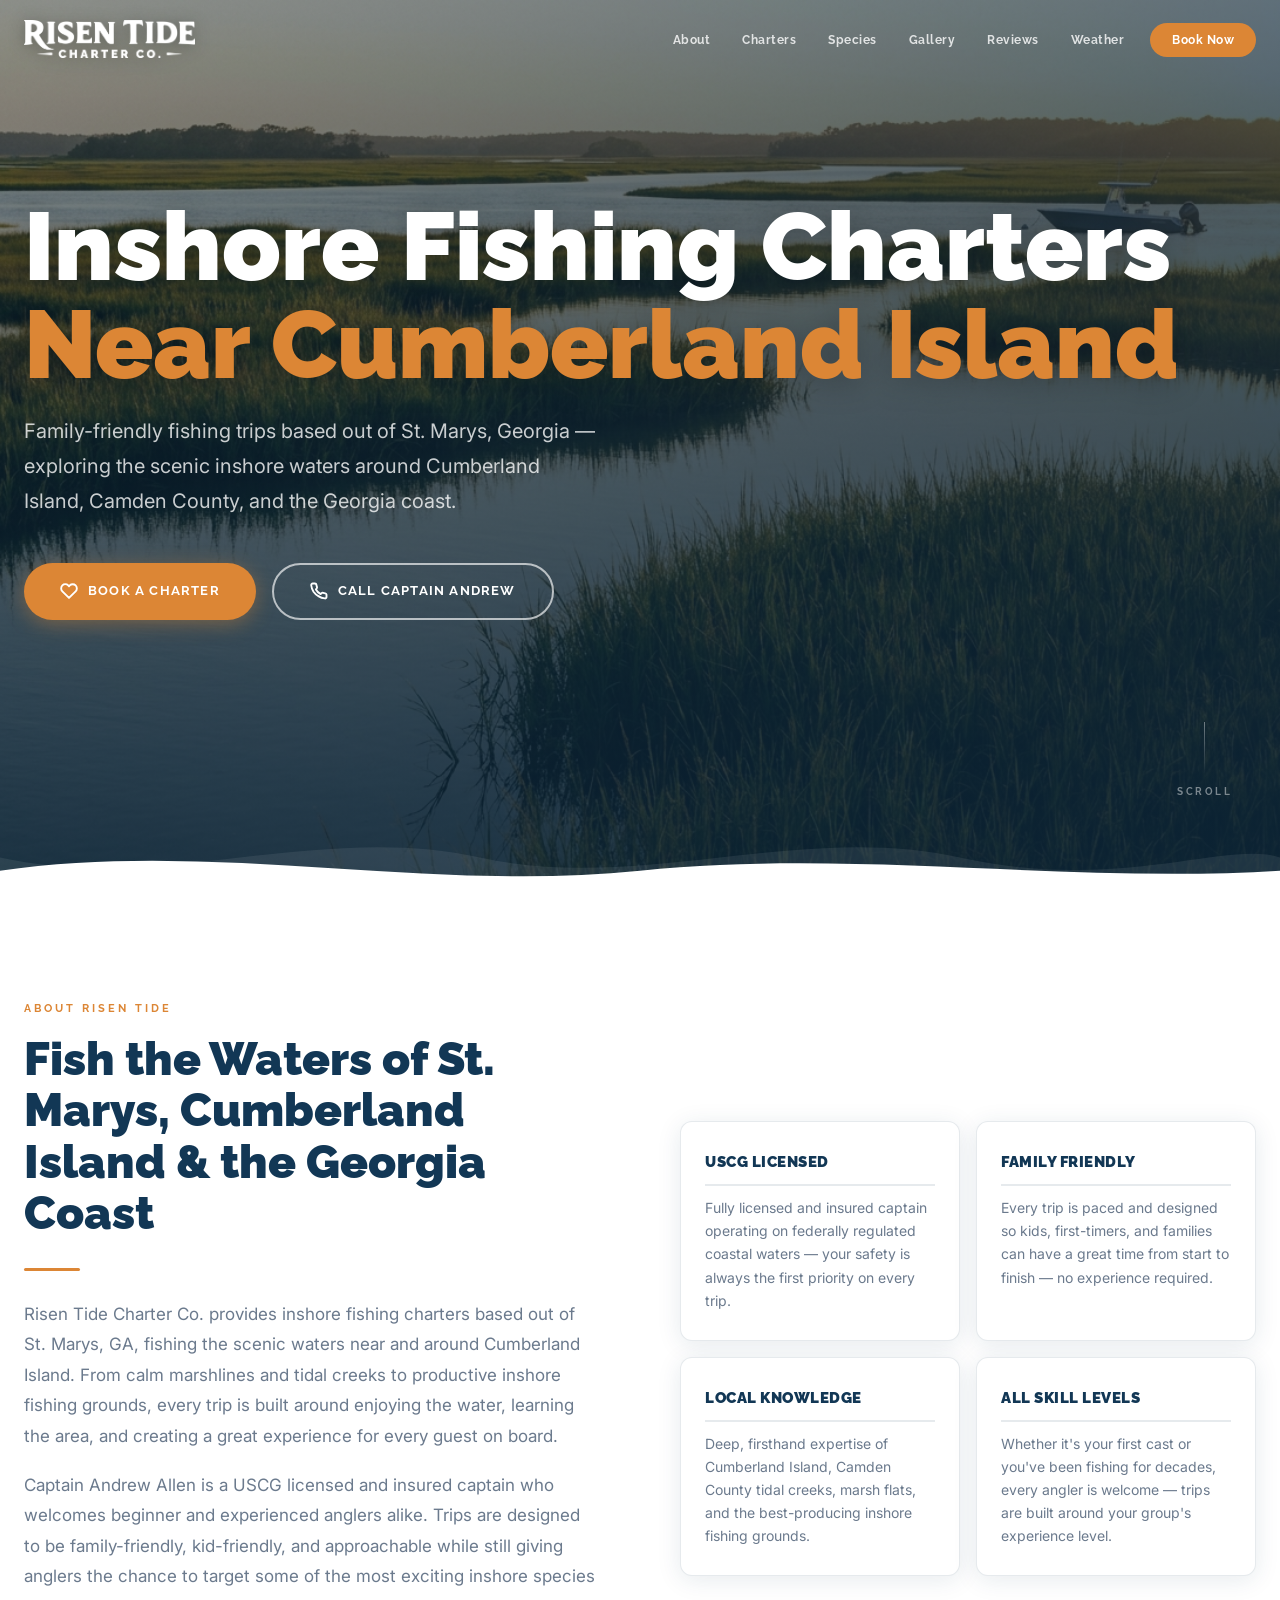
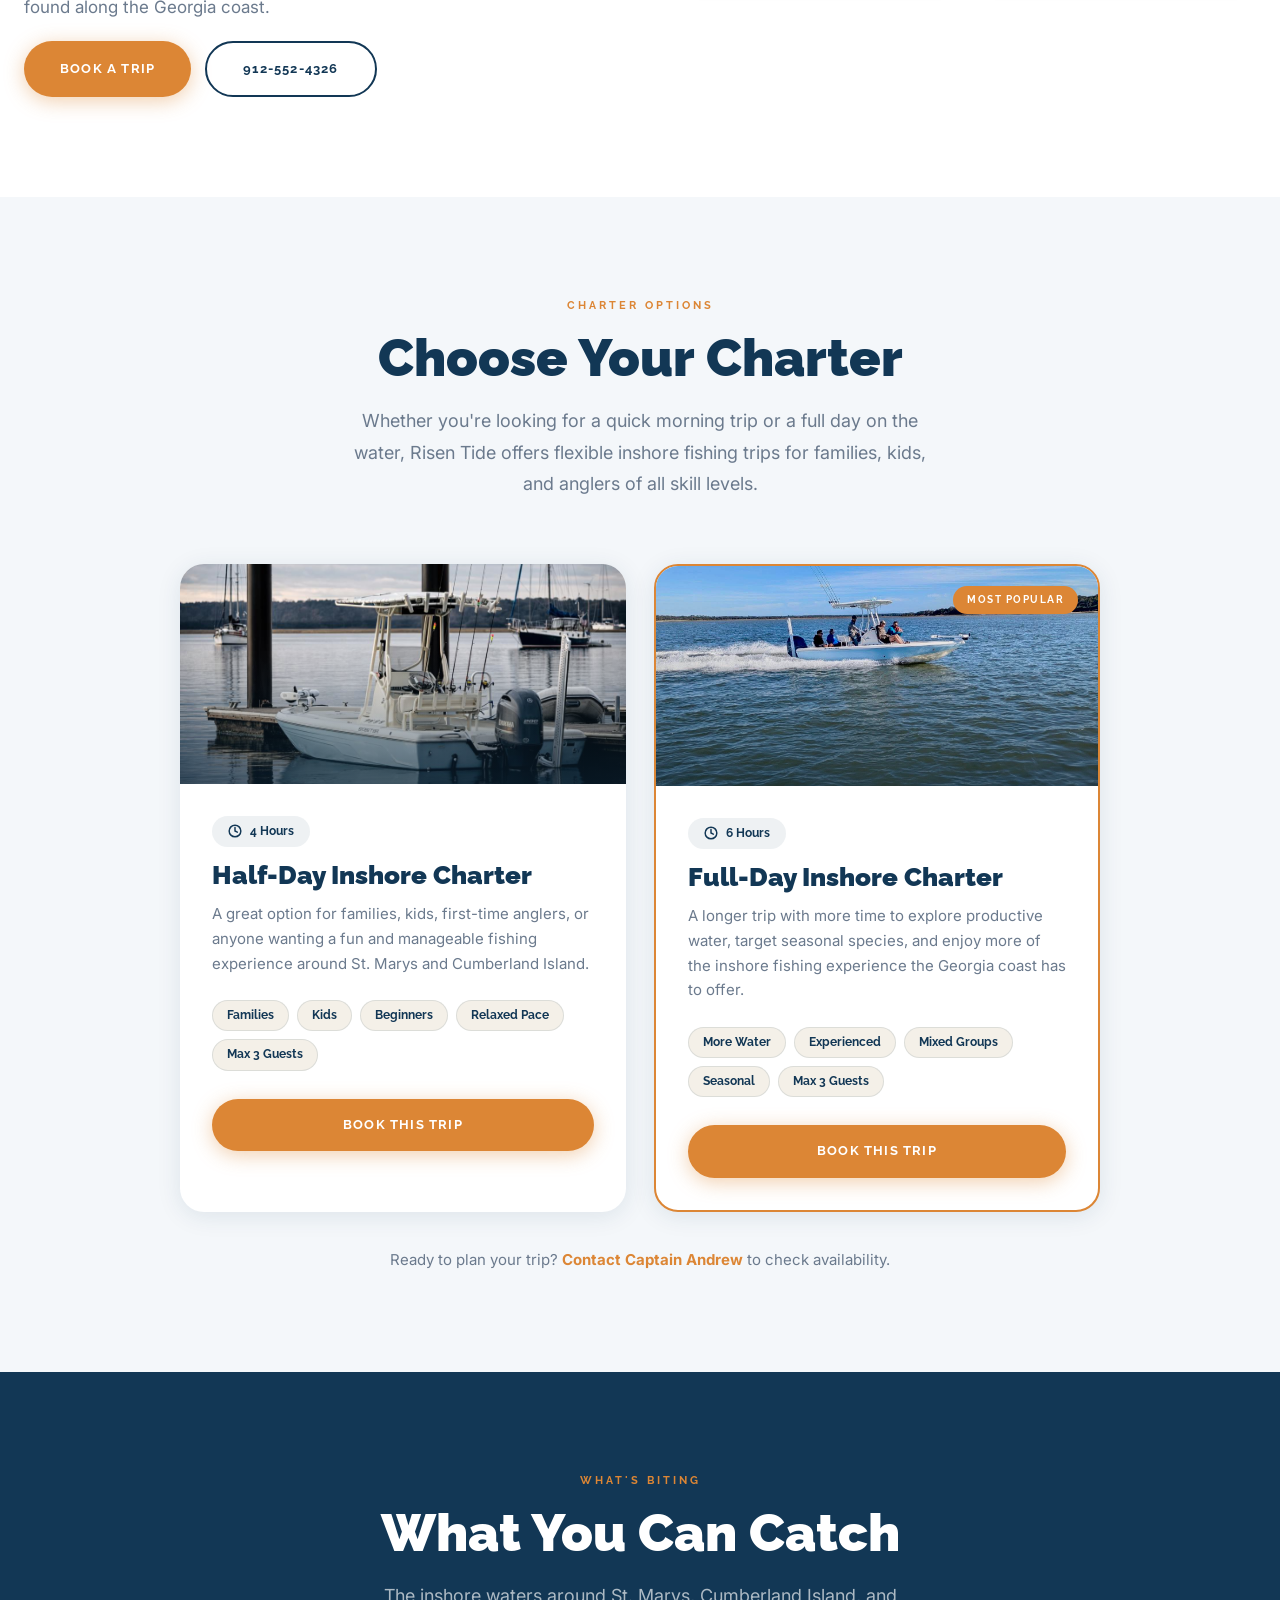
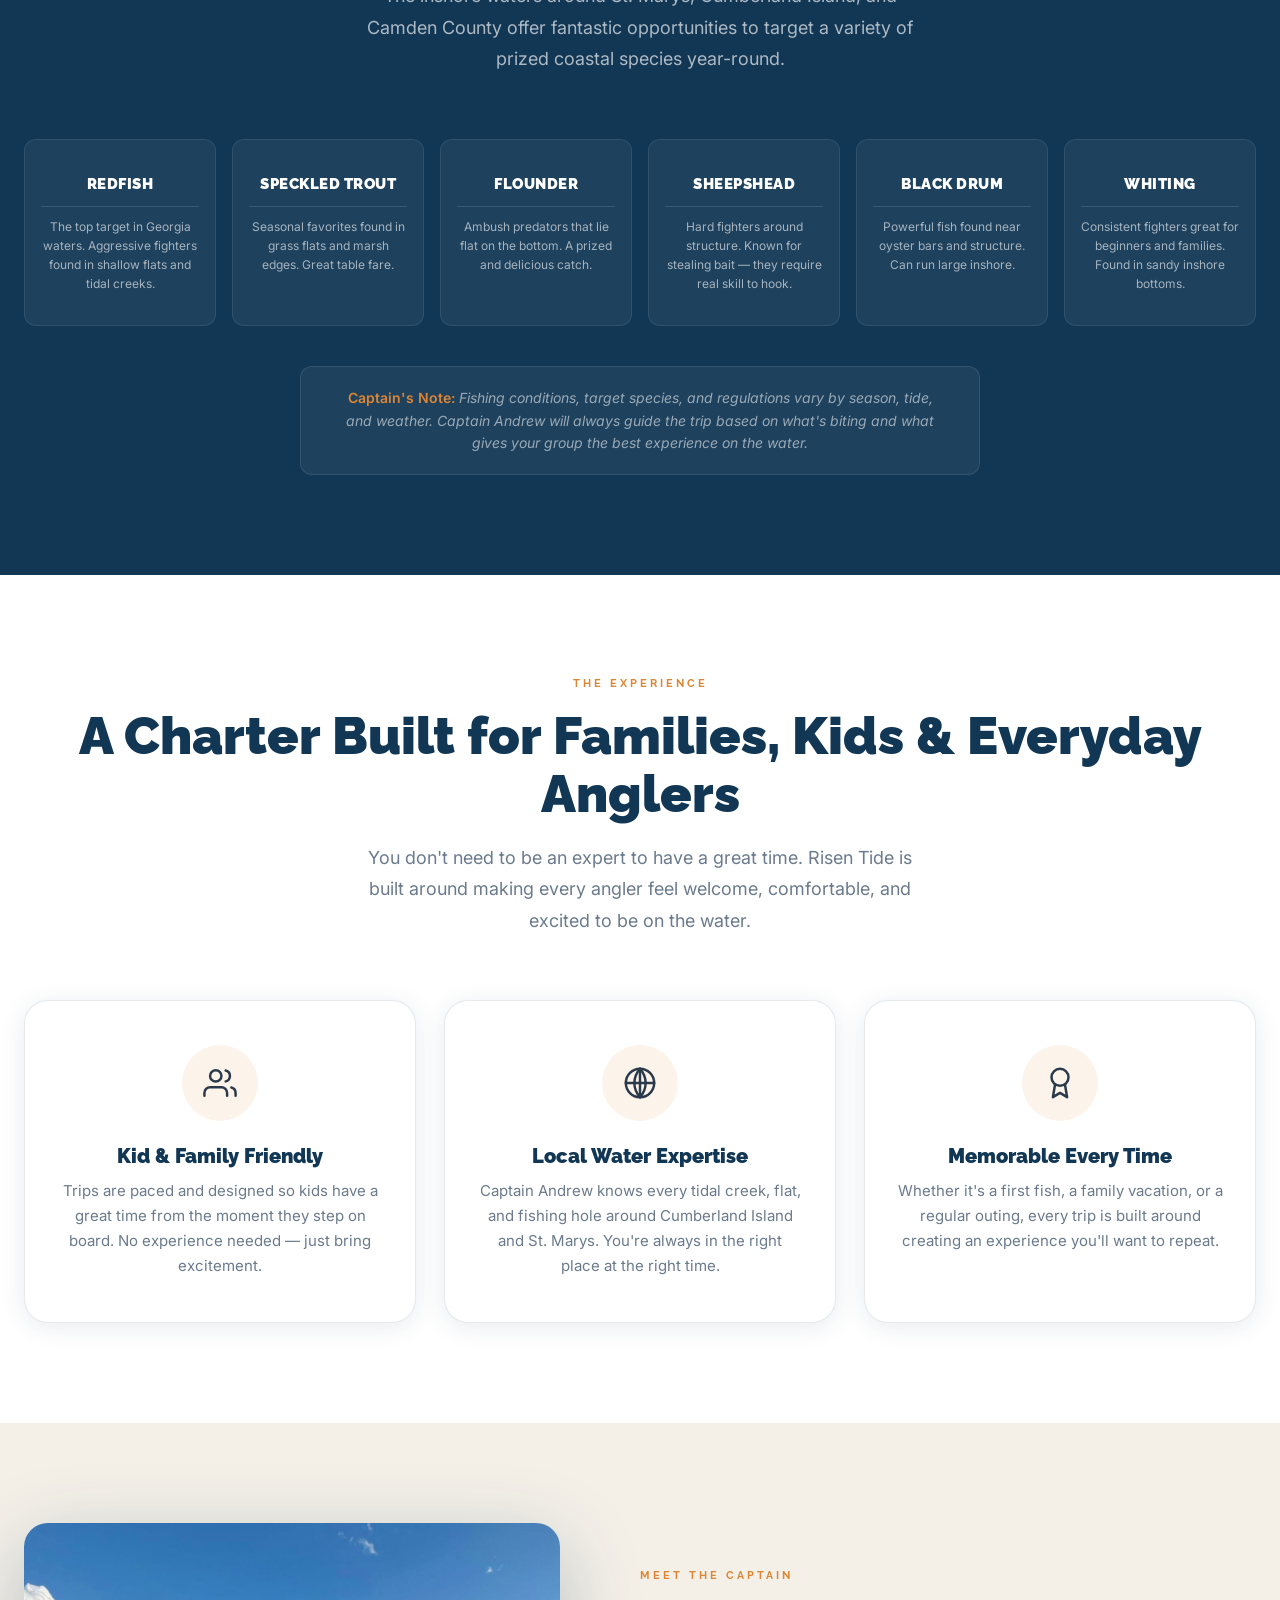
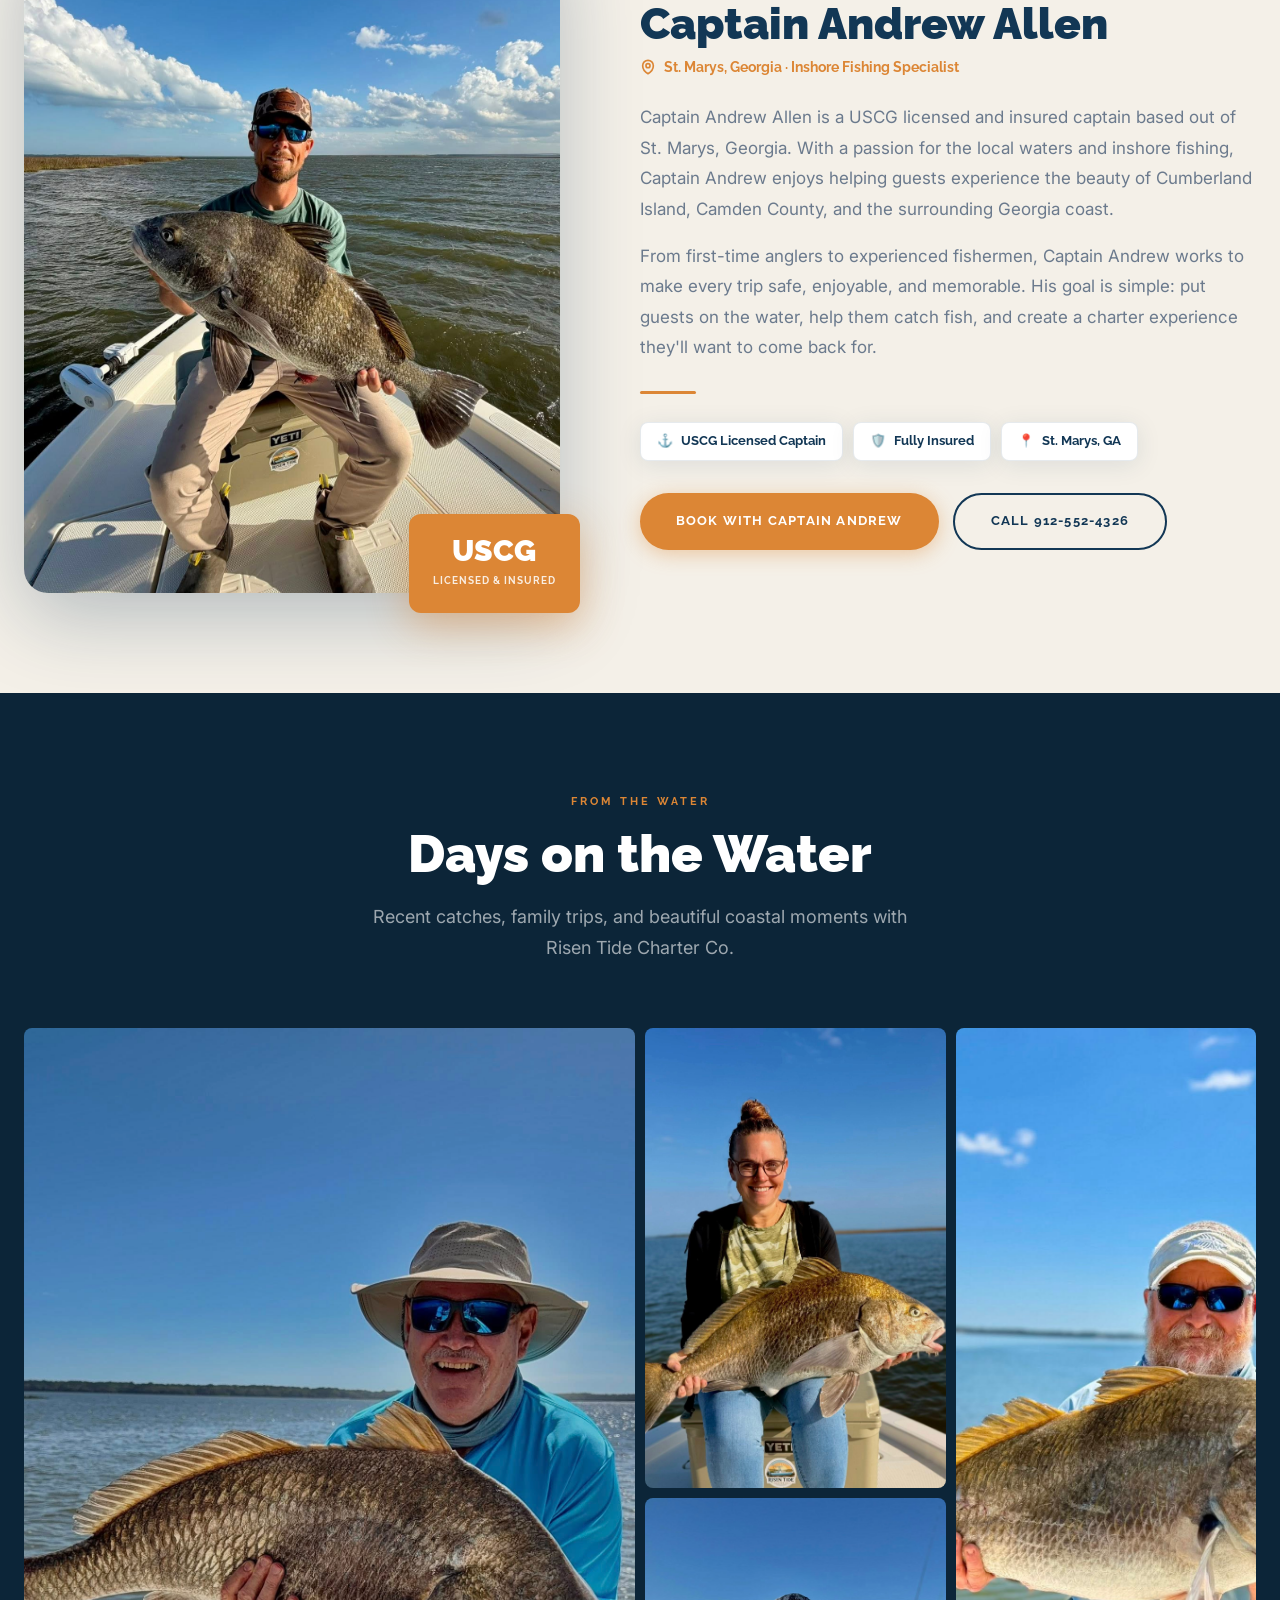
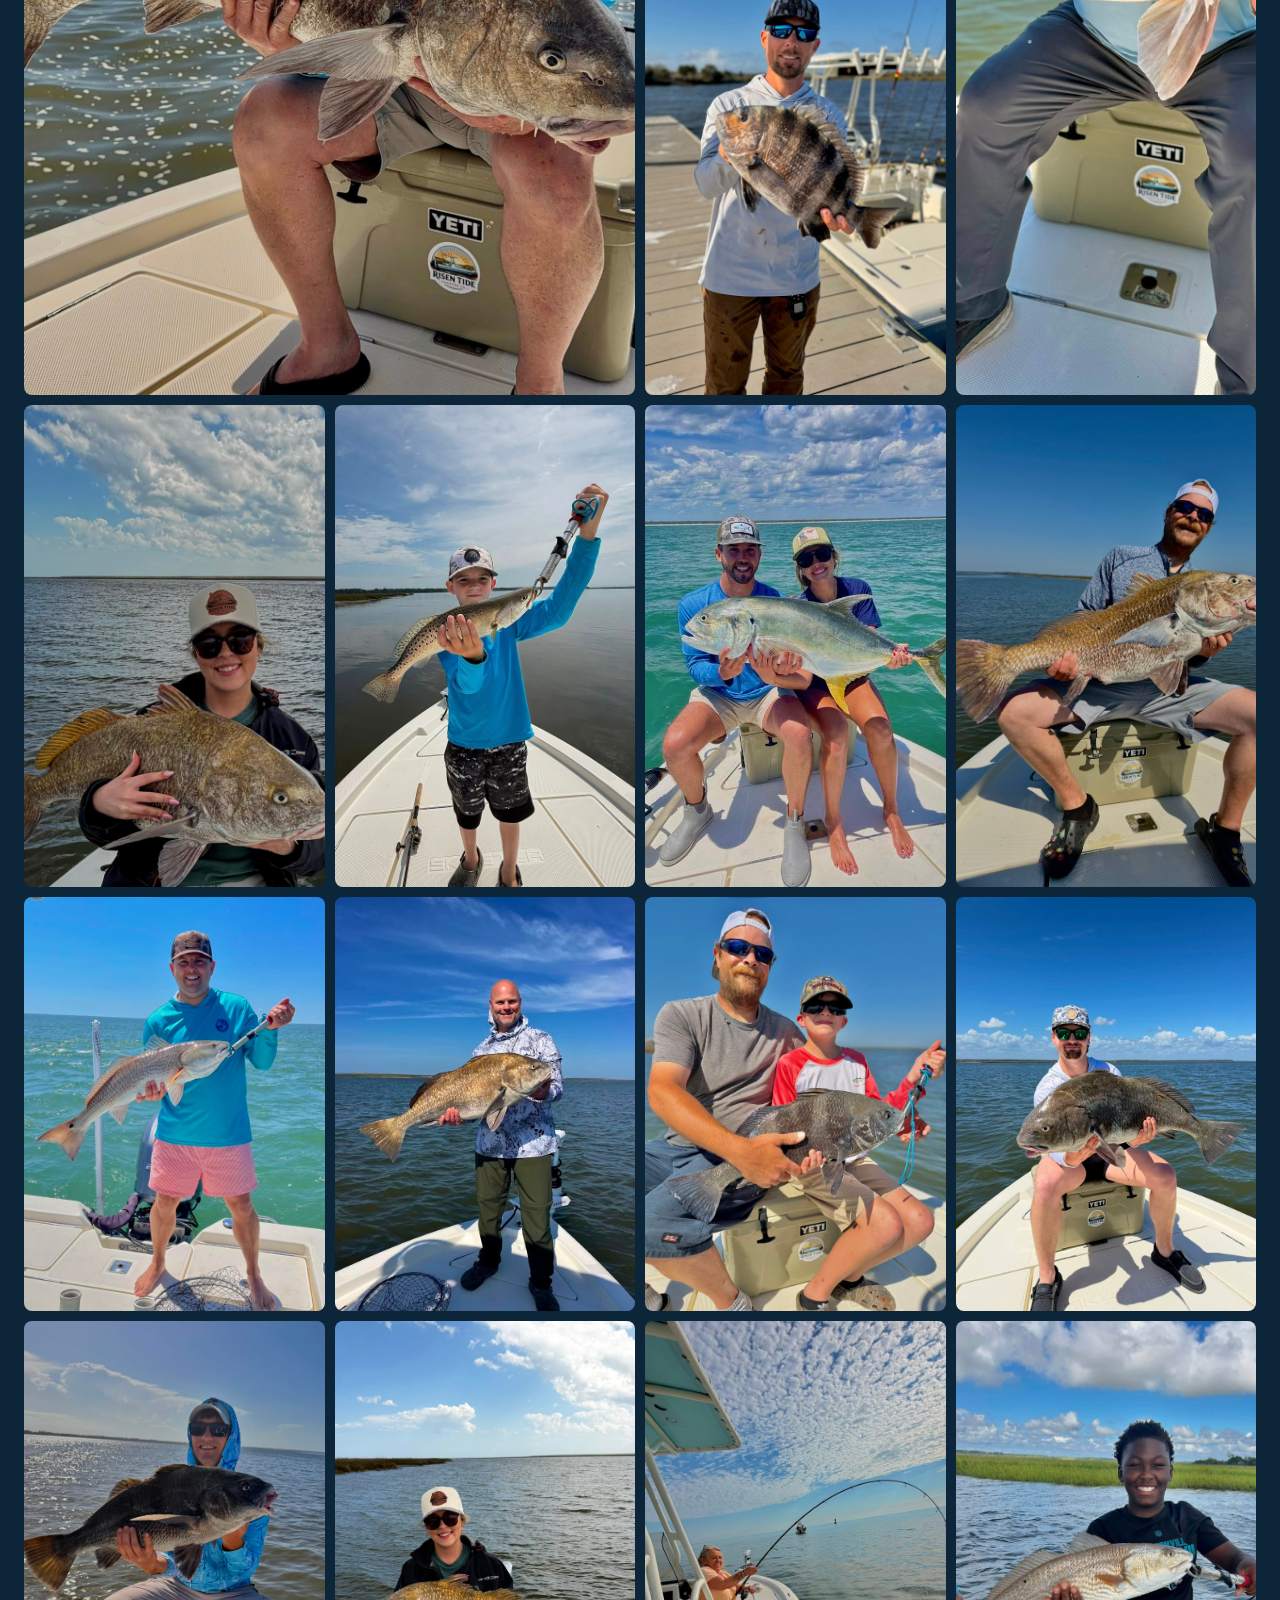
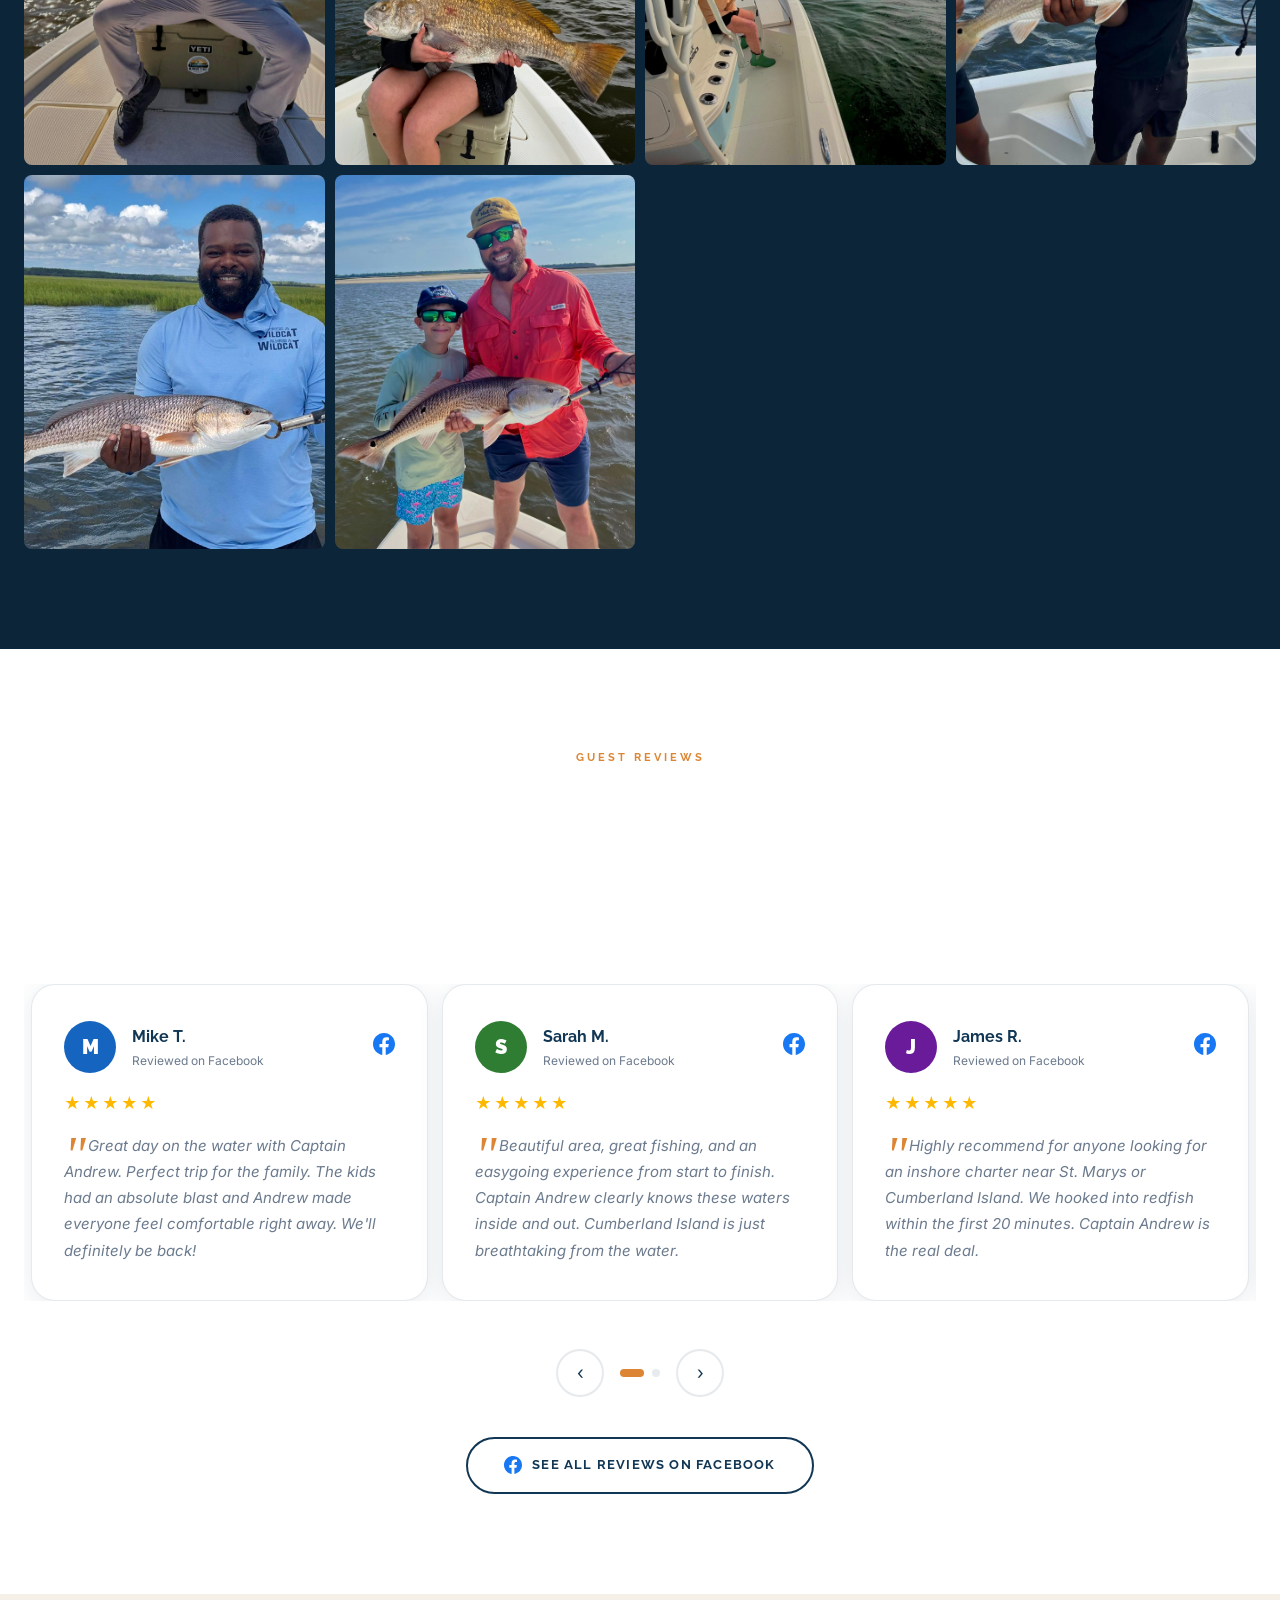
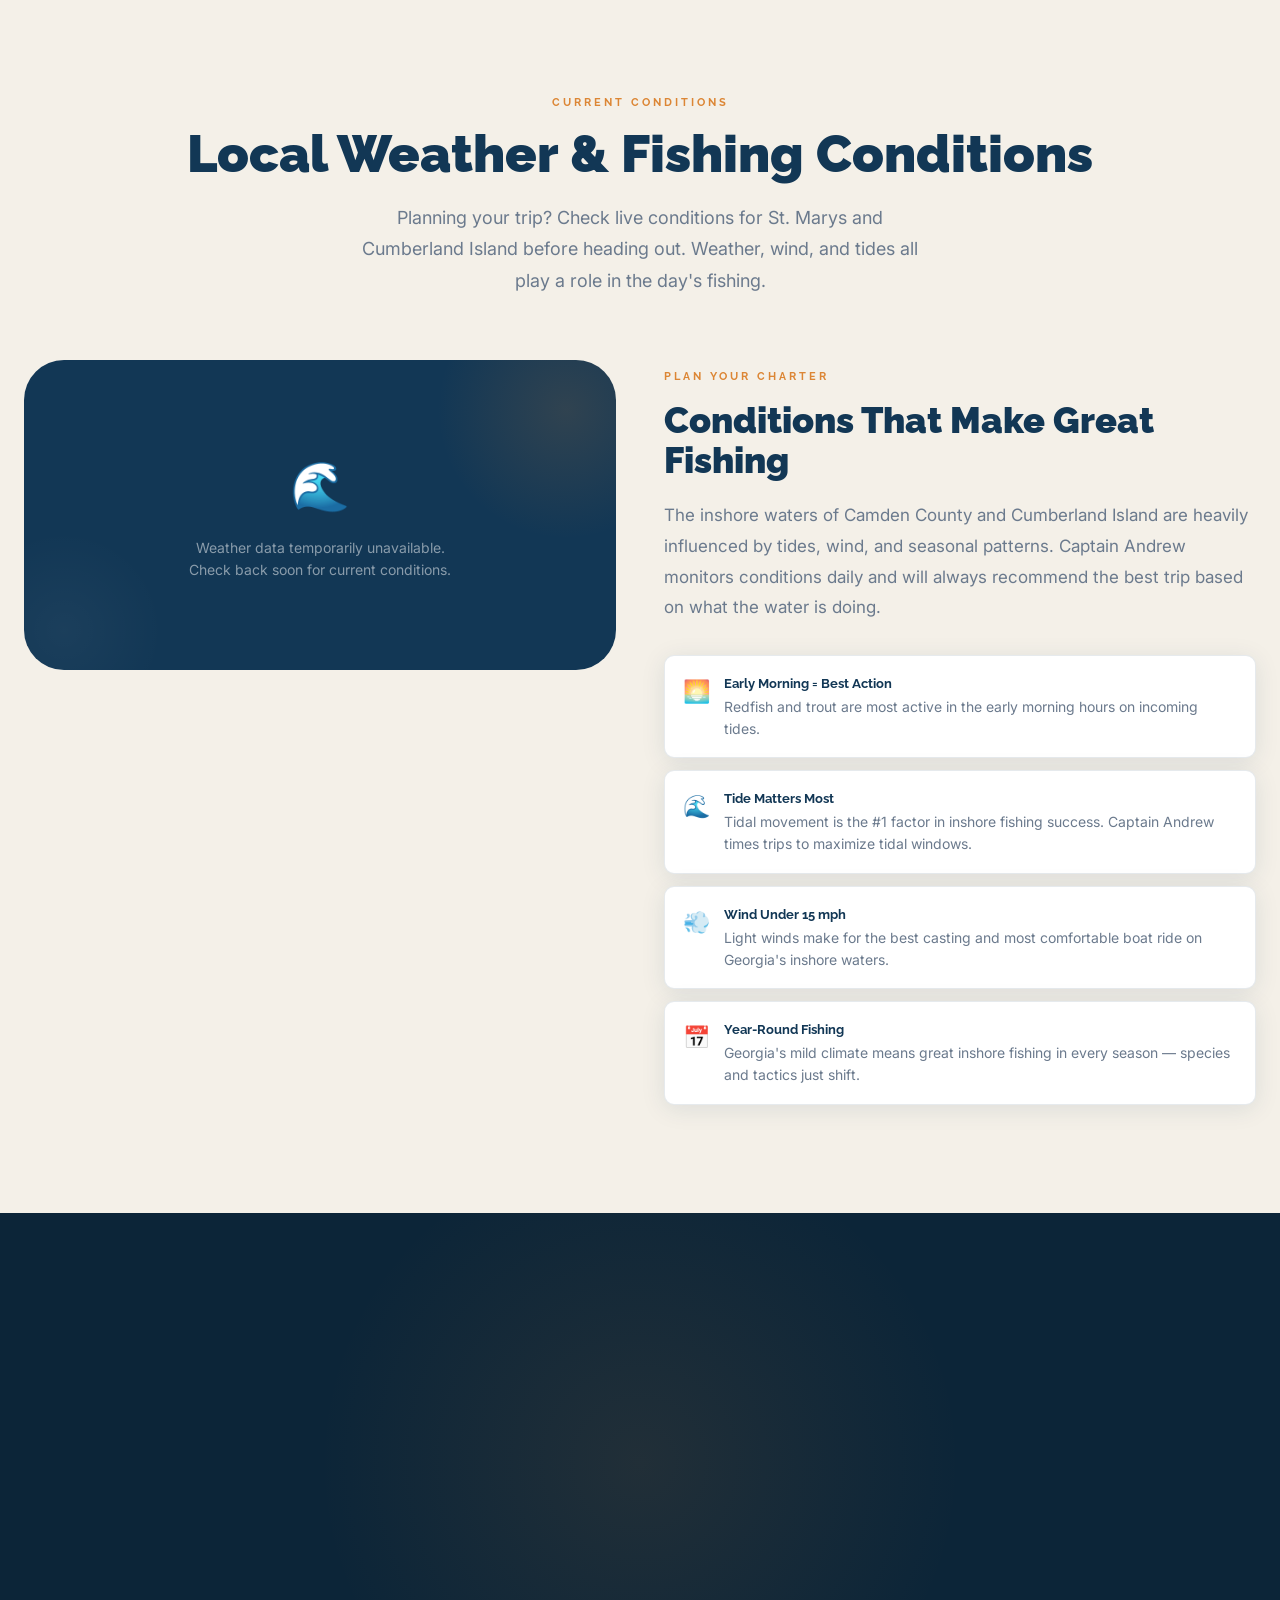
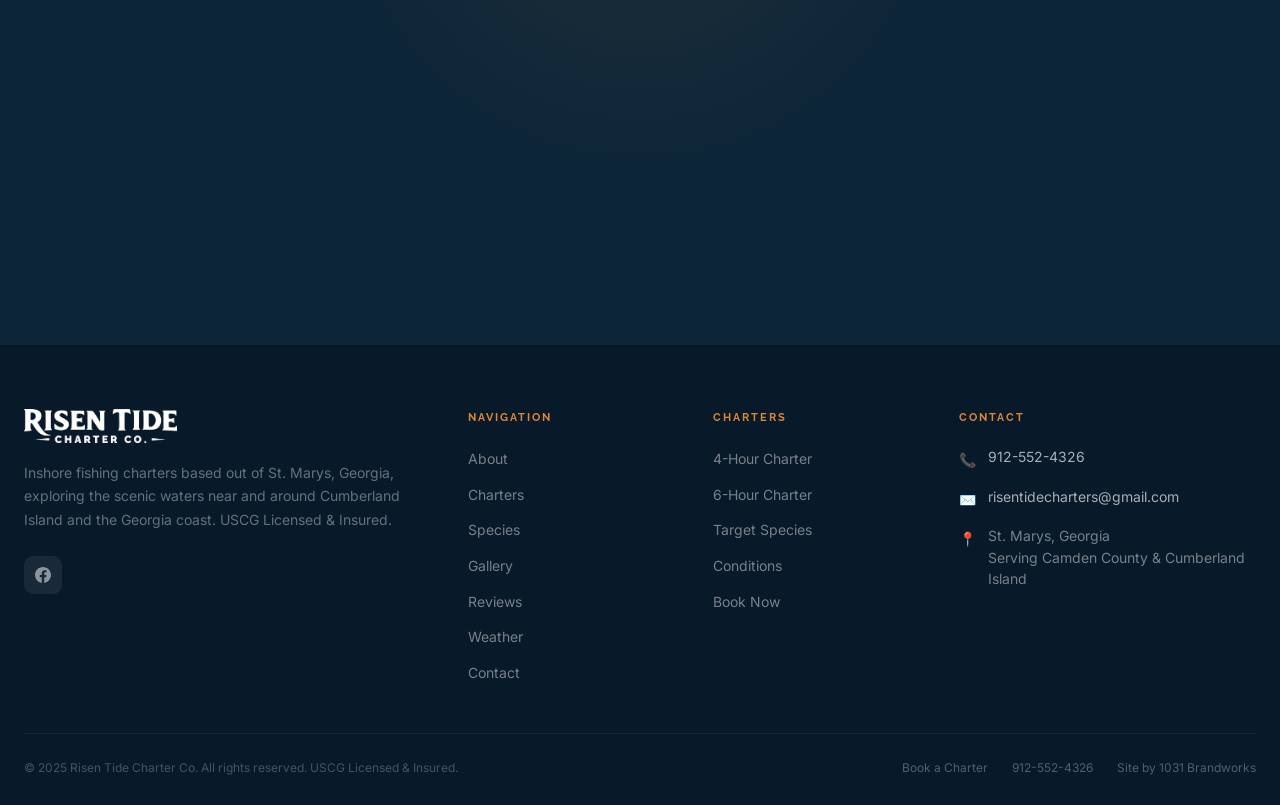
==== commit 19b1a680: "Update gallery images, guest limit to 3, charter card tags, booking note" ====
--- a/index.html
+++ b/index.html
@@ -163,6 +163,7 @@
               <span class="tag">Kids</span>
               <span class="tag">Beginners</span>
               <span class="tag">Relaxed Pace</span>
+              <span class="tag">Max 3 Guests</span>
             </div>
             <a href="contact.html" class="btn btn--primary charter-card__btn">Book This Trip</a>
           </div>
@@ -190,6 +191,7 @@
               <span class="tag">Experienced</span>
               <span class="tag">Mixed Groups</span>
               <span class="tag">Seasonal</span>
+              <span class="tag">Max 3 Guests</span>
             </div>
             <a href="contact.html" class="btn btn--primary charter-card__btn">Book This Trip</a>
           </div>
@@ -374,6 +376,46 @@
         </div>
         <div class="gallery__item">
           <img src="images/image-7.jpg" alt="Risen Tide Charter Co. on the water" loading="lazy">
+          <div class="gallery__overlay"><div class="gallery__overlay-icon">⊕</div></div>
+        </div>
+        <div class="gallery__item">
+          <img src="images/image-8.jpg" alt="Inshore fishing Georgia coast" loading="lazy">
+          <div class="gallery__overlay"><div class="gallery__overlay-icon">⊕</div></div>
+        </div>
+        <div class="gallery__item">
+          <img src="images/image-9.jpg" alt="Charter fishing near Cumberland Island" loading="lazy">
+          <div class="gallery__overlay"><div class="gallery__overlay-icon">⊕</div></div>
+        </div>
+        <div class="gallery__item">
+          <img src="images/image-10.jpg" alt="Redfish catch St. Marys Georgia" loading="lazy">
+          <div class="gallery__overlay"><div class="gallery__overlay-icon">⊕</div></div>
+        </div>
+        <div class="gallery__item">
+          <img src="images/image-11.jpg" alt="Family fishing trip Cumberland Island" loading="lazy">
+          <div class="gallery__overlay"><div class="gallery__overlay-icon">⊕</div></div>
+        </div>
+        <div class="gallery__item">
+          <img src="images/image-12.jpg" alt="Inshore fishing Camden County" loading="lazy">
+          <div class="gallery__overlay"><div class="gallery__overlay-icon">⊕</div></div>
+        </div>
+        <div class="gallery__item">
+          <img src="images/image-14.jpg" alt="Georgia coast inshore fishing" loading="lazy">
+          <div class="gallery__overlay"><div class="gallery__overlay-icon">⊕</div></div>
+        </div>
+        <div class="gallery__item">
+          <img src="images/image-15.jpg" alt="Fishing near St. Marys Georgia" loading="lazy">
+          <div class="gallery__overlay"><div class="gallery__overlay-icon">⊕</div></div>
+        </div>
+        <div class="gallery__item">
+          <img src="images/image-16.jpg" alt="Inshore charter Cumberland Island waters" loading="lazy">
+          <div class="gallery__overlay"><div class="gallery__overlay-icon">⊕</div></div>
+        </div>
+        <div class="gallery__item">
+          <img src="images/image-17.jpg" alt="Captain Andrew Allen fishing charter" loading="lazy">
+          <div class="gallery__overlay"><div class="gallery__overlay-icon">⊕</div></div>
+        </div>
+        <div class="gallery__item">
+          <img src="images/image-18.jpg" alt="Risen Tide Charter Co. Georgia" loading="lazy">
           <div class="gallery__overlay"><div class="gallery__overlay-icon">⊕</div></div>
         </div>
       </div>
